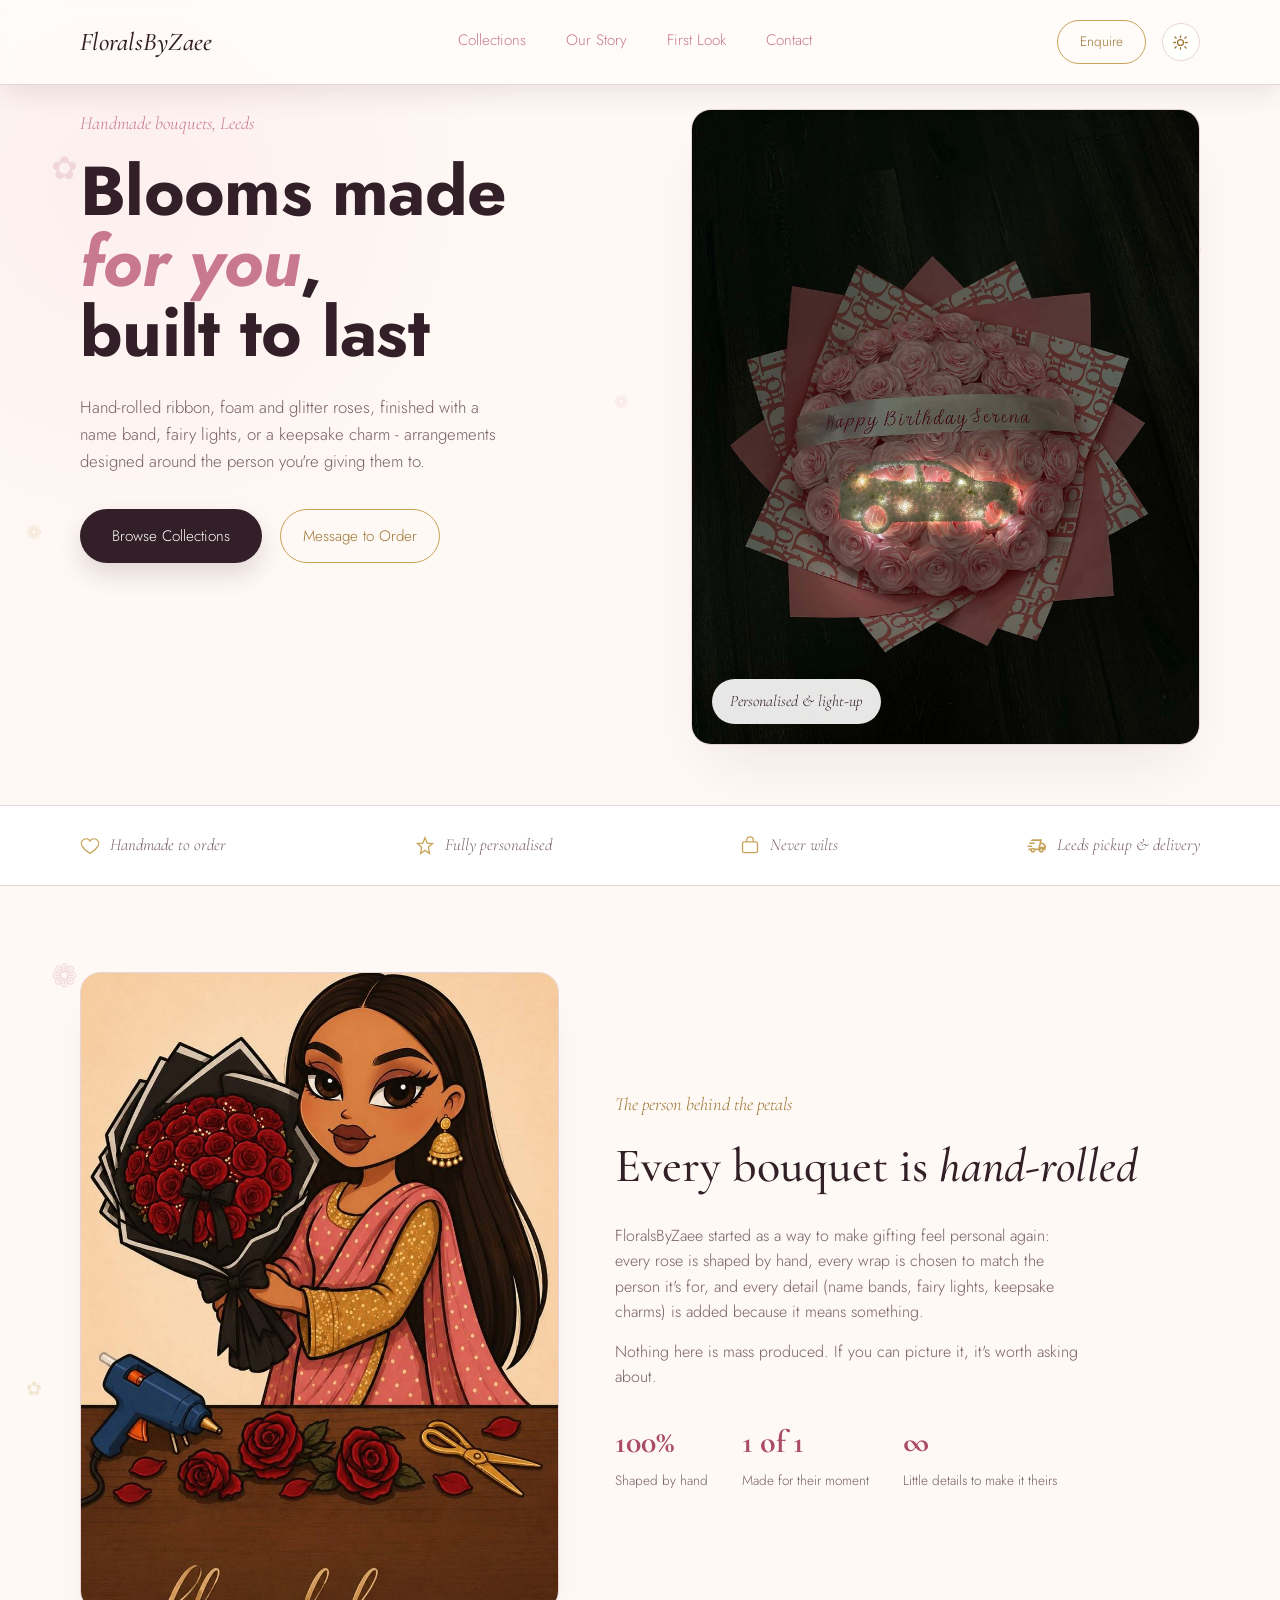
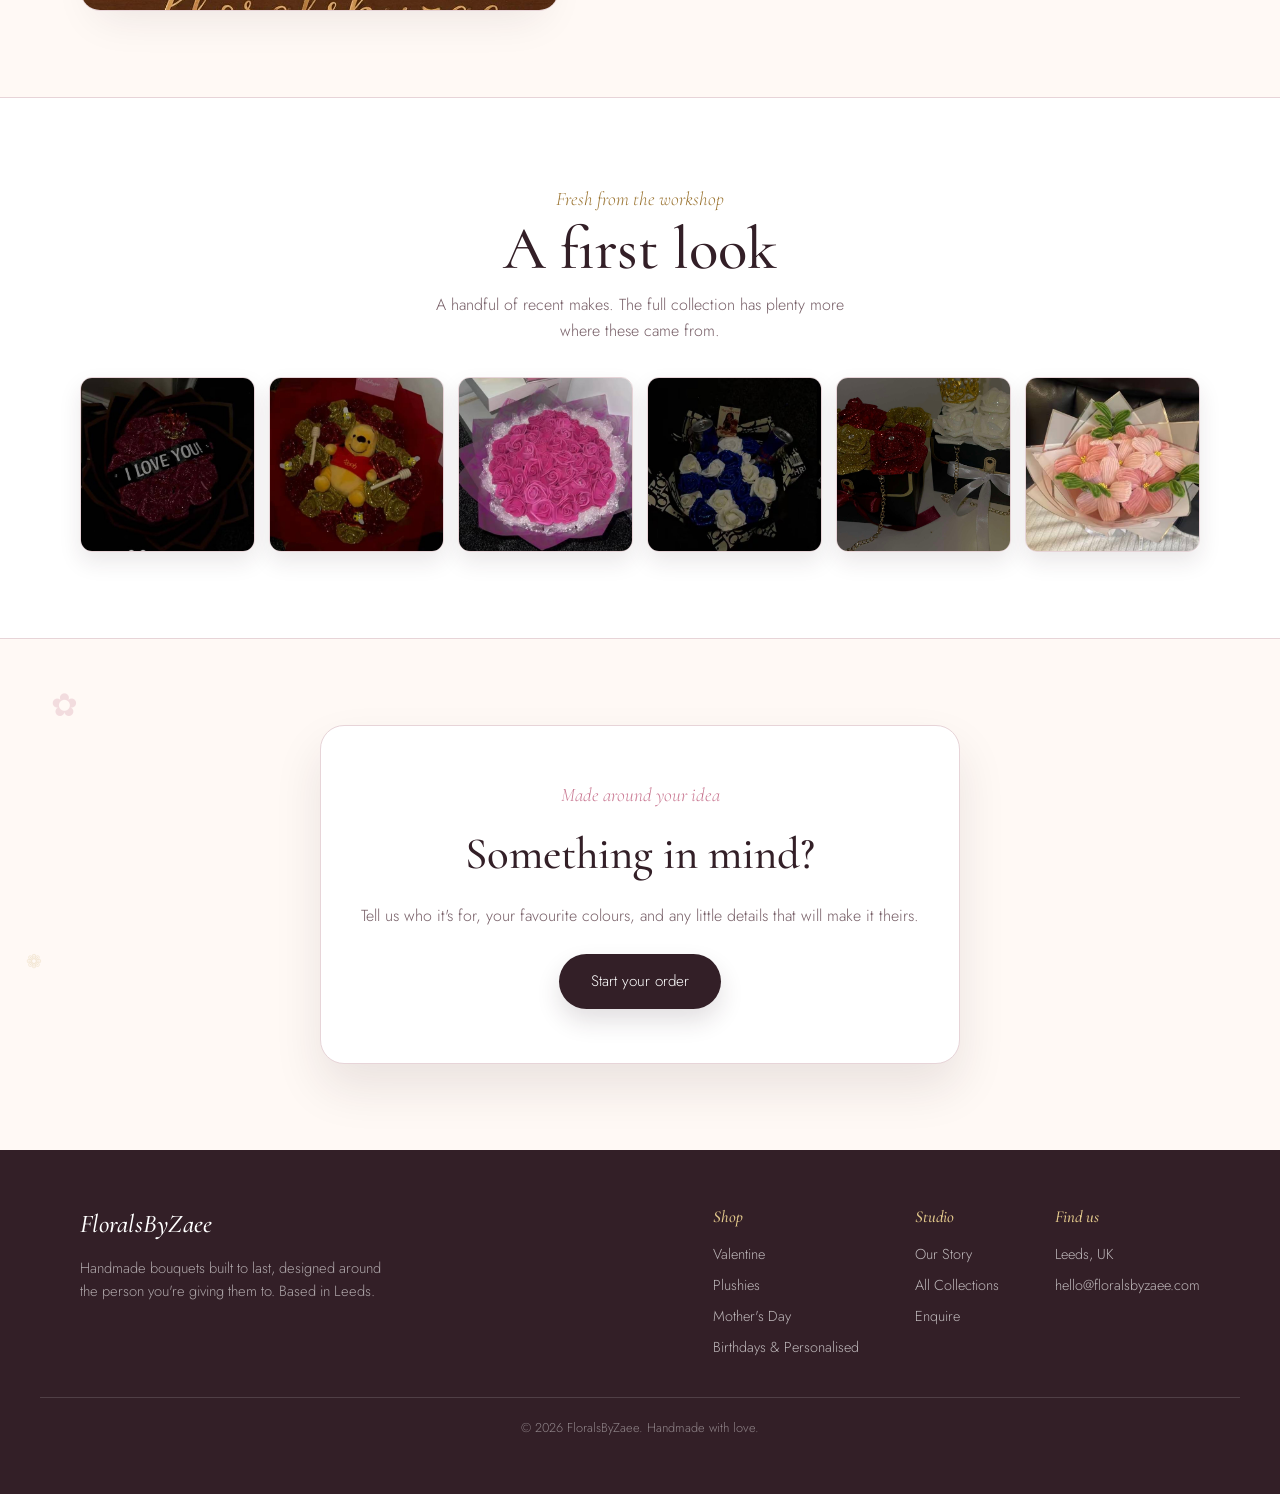
==== index.html @ f15deefa "Fixed some SVGs" ====
<!DOCTYPE html>
<html lang="en">
<head>
    <meta charset="UTF-8">
    <meta name="viewport" content="width=device-width, initial-scale=1.0">
    <title>FloralsByZaee | Handmade Bouquets, Leeds</title>
    <meta name="description" content="Handmade ribbon and foam-rose bouquets, plushie arrangements and personalised light-up gifts, made to order in Leeds.">
    <link rel="stylesheet" href="style.css">
    <link rel="preconnect" href="https://fonts.gstatic.com" crossorigin>
    <link href="https://fonts.googleapis.com/css2?family=Cormorant:ital,wght@0,400;0,500;1,400;1,500&family=Jost:wght@300;400;500&display=swap" rel="stylesheet">
    <link rel="preconnect" href="https://fonts.googleapis.com">
    <script>
      (function () {
        try {
          if (localStorage.getItem("fbz-theme") === "dark") {
            document.documentElement.setAttribute("data-theme", "dark");
          }
        } catch (e) {}
      })();
    </script>
</head>
<body>
    <nav>
        <div class="navigation-container">
            <a href="index.html" class="hero-title">FloralsByZaee</a>
            <div class="navLinks">
                <a href="collection.html">Collections</a>
                <a href="#about">Our Story</a>
                <a href="#peek">First Look</a>
                <a href="#contact">Contact</a>
            </div>
            <div class="nav-right">
                <a href="#contact" class="nav-cta">Enquire</a>
                <button class="theme-toggle" type="button" aria-label="Toggle dark mode">
                    <svg class="icon-sun" viewBox="0 0 24 24" fill="none" stroke="currentColor" stroke-width="1.8" stroke-linecap="round" aria-hidden="true"><circle cx="12" cy="12" r="4.2"/><path d="M12 2.5v2.4M12 19.1v2.4M4.2 4.2l1.7 1.7M18.1 18.1l1.7 1.7M2.5 12h2.4M19.1 12h2.4M4.2 19.8l1.7-1.7M18.1 5.9l1.7-1.7"/></svg>
                    <svg class="icon-moon" viewBox="0 0 24 24" fill="currentColor" aria-hidden="true"><path d="M20.5 14.4a8.5 8.5 0 1 1-9.9-11.9 0.6 0.6 0 0 1 0.7 0.8 7 7 0 0 0 9.1 9.1 0.6 0.6 0 0 1 0.8 0.7 8.6 8.6 0 0 1-0.7 1.3z"/></svg>
                </button>
            </div>
        </div>
    </nav>

<header class="hero">
  <div class="petal-field" aria-hidden="true">
    <span class="petal">✿</span>
    <span class="petal gold">❁</span>
    <span class="petal">✿</span>
    <span class="petal gold">✦</span>
    <span class="petal">❁</span>
    <span class="petal gold">✿</span>
  </div>
  <div class="wrap">
    <div class="hero-copy">
      <span class="kicker">Handmade bouquets, Leeds</span>
      <h1>Blooms made<br><em>for you</em>,<br>built to last</h1>
      <p>Hand-rolled ribbon, foam and glitter roses, finished with a name band, fairy lights, or a keepsake charm - arrangements designed around the person you're giving them to.</p>
      <div class="btnrow">
        <a href="collection.html" class="btn-primary">Browse Collections</a>
        <a href="#contact" class="btn-ghost">Message to Order</a>
      </div>
    </div>
    <div class="hero-art">
        <img src="images/pinkBirthdayFlowersCloseZaee.jpg" alt="A close-up of a pink bouquet of flowers with a birthday congratulations.">
        <span class="hero-tag">Personalised &amp; light-up</span>
        <span class="hero-badge">Made<br>to order</span>
    </div>
  </div>
</header>

<section class="trust-strip">
  <div class="wrap">
    <div class="trust-item">
      <svg viewBox="0 0 24 24" fill="none" stroke="currentColor" stroke-width="1.6"><path d="M12 21s-7-4.4-9.5-9A5.5 5.5 0 0 1 12 6a5.5 5.5 0 0 1 9.5 6c-2.5 4.6-9.5 9-9.5 9z"/></svg>
      <span>Handmade to order</span>
    </div>
    <div class="trust-item">
      <svg viewBox="0 0 24 24" fill="none" stroke="currentColor" stroke-width="1.6"><path d="M12 2l2.6 6.6L21 9l-5 4.4L17.4 21 12 17.3 6.6 21 8 13.4 3 9l6.4-.4z"/></svg>
      <span>Fully personalised</span>
    </div>
    <div class="trust-item">
      <svg viewBox="0 0 24 24" fill="none" stroke="currentColor" stroke-width="1.6"><rect x="3" y="7" width="18" height="13" rx="2"/><path d="M8 7V5a4 4 0 0 1 8 0v2"/></svg>
      <span>Never wilts</span>
    </div>
    <div class="trust-item">
      <svg viewBox="0 -960 960 960" fill="currentColor"><path d="M195-195q-35-35-35-85H60l18-80h113q17-19 40-29.5t49-10.5q26 0 49 10.5t40 29.5h167l84-360H182l4-17q6-28 27.5-45.5T264-800h456l-37 160h117l120 160-40 200h-80q0 50-35 85t-85 35q-50 0-85-35t-35-85H400q0 50-35 85t-85 35q-50 0-85-35Zm442-245h193l4-21-74-99h-95l-28 120Zm-19-273 2-7-84 360 2-7 34-146 46-200ZM20-427l20-80h220l-20 80H20Zm80-146 20-80h260l-20 80H100Zm180 333q17 0 28.5-11.5T320-280q0-17-11.5-28.5T280-320q-17 0-28.5 11.5T240-280q0 17 11.5 28.5T280-240Zm400 0q17 0 28.5-11.5T720-280q0-17-11.5-28.5T680-320q-17 0-28.5 11.5T640-280q0 17 11.5 28.5T680-240Z"/></svg>
      <span>Leeds pickup &amp; delivery</span>
    </div>
  </div>
</section>

<section class="story-section" id="about">
  <div class="petal-field" aria-hidden="true">
    <span class="petal">❁</span>
    <span class="petal gold">✿</span>
  </div>
  <div class="wrap">
    <div class="story-grid">
      <div class="story-art">
        <img src="images/FloralsByZaee-Logo.jpg" alt="Illustration of the FloralsByZaee florist holding a handmade bouquet">
      </div>
      <div class="story-copy">
        <span class="eyebrow">The person behind the petals</span>
        <h2>Every bouquet is <em>hand-rolled</em></h2>
        <p>FloralsByZaee started as a way to make gifting feel personal again: every rose is shaped by hand, every wrap is chosen to match the person it's for, and every detail (name bands, fairy lights, keepsake charms) is added because it means something.</p>
        <p>Nothing here is mass produced. If you can picture it, it's worth asking about.</p>
        <div class="story-stats">
          <div><strong>100%</strong><span>Shaped by hand</span></div>
          <div><strong>1 of 1</strong><span>Made for their moment</span></div>
          <div><strong>∞</strong><span>Little details to make it theirs</span></div>
        </div>
      </div>
    </div>
  </div>
</section>

<section class="peek-section" id="peek">
  <div class="wrap">
    <div class="section-heading">
      <span class="eyebrow">Fresh from the workshop</span>
      <h2>A first look</h2>
      <p>A handful of recent makes. The full collection has plenty more where these came from.</p>
    </div>
    <div class="peek-strip">
      <a href="collection.html#valentine"><img src="images/glitterRedILY_bl.jpg" alt="Red glitter I love you bouquet"></a>
      <a href="collection.html#plushies"><img src="images/plushyBear_tl.jpg" alt="Teddy bear plushie bouquet"></a>
      <a href="collection.html#mothers-day"><img src="images/artificialPink_tl.jpg" alt="Pink artificial rose bouquet"></a>
      <a href="collection.html#birthdays"><img src="images/redbull_bl.jpg" alt="Blue and white bouquet with Red Bull cans"></a>
      <a href="collection.html#valentine"><img src="images/heartbasket_tr.jpg" alt="Heart shaped basket of red roses"></a>
      <a href="collection.html#mothers-day"><img src="images/fuzzywirePink_br.jpg" alt="Pink fuzzy wire flower bouquet"></a>
    </div>
  </div>
</section>

<section class="contact-section" id="contact">
  <div class="petal-field" aria-hidden="true">
    <span class="petal">✿</span>
    <span class="petal gold">❁</span>
  </div>
  <div class="wrap">
    <div class="contact-card">
      <span class="kicker">Made around your idea</span>
      <h2>Something in mind?</h2>
      <p>Tell us who it's for, your favourite colours, and any little details that will make it theirs.</p>
      <a href="mailto:hello@floralsbyzaee.com" class="btn-primary">Start your order</a>
    </div>
  </div>
</section>

<footer class="site-footer">
  <div class="wrap">
    <div class="footer-brand">
      <a href="index.html" class="hero-title">FloralsByZaee</a>
      <p>Handmade bouquets built to last, designed around the person you're giving them to. Based in Leeds.</p>
    </div>
    <div class="footer-cols">
      <div class="footer-col">
        <h4>Shop</h4>
        <a href="shopValentine.html">Valentine</a>
        <a href="shopPlushies.html">Plushies</a>
        <a href="shopMothersDay.html">Mother's Day</a>
        <a href="shopBirthdays.html">Birthdays &amp; Personalised</a>
      </div>
      <div class="footer-col">
        <h4>Studio</h4>
        <a href="#about">Our Story</a>
        <a href="collection.html">All Collections</a>
        <a href="mailto:hello@floralsbyzaee.com">Enquire</a>
      </div>
      <div class="footer-col">
        <h4>Find us</h4>
        <span>Leeds, UK</span>
        <span>hello@floralsbyzaee.com</span>
      </div>
    </div>
  </div>
  <div class="wrap footer-bottom">&copy; <span class="year"></span> FloralsByZaee. Handmade with love.</div>
</footer>

<script src="site.js" defer></script>
</body>
</html>
---- style.css ----
/* =========================================================
   FloralsByZaee - stylesheet
   ========================================================= */
:root {
  --pink: hsl(346, 58%, 79%);
  --pink-deep: hsl(341, 43%, 63%);
  --pink-light: hsl(346, 62%, 92%);
  --pink-pale: hsl(348, 71%, 97%);

  --gold: hsl(40, 50%, 57%);
  --gold-light: hsl(42, 61%, 72%);
  --gold-dark: hsl(38, 49%, 41%);

  --cream: hsl(24, 100%, 98%);
  --white: hsl(0, 0%, 100%);
  --text: hsl(337, 18%, 20%);
  --text-soft: hsl(340, 11%, 42%);

  --border: hsl(347, 29%, 87%);
  --shadow: hsla(337, 18%, 20%, 0.1);

  --ink: hsl(337, 24%, 16%);
  --rose-ink: hsl(342, 39%, 48%);
  --surface-warm: hsl(30, 100%, 99%);
  --surface-pink: hsl(346, 57%, 95%);
  --skeleton-a: hsl(346, 45%, 91%);
  --skeleton-b: hsl(346, 55%, 97%);

  /* semantic aliases: these are what re-theme in dark mode */
  --page-bg: var(--cream);
  --surface: var(--white);
  --surface-alt: var(--surface-pink);
  --nav-bg: hsla(30, 100%, 99%, 0.84);
  --line: var(--border);
  --shadow-c: hsla(337, 24%, 16%, 0.1);
  --overlay-strong: hsla(337, 18%, 12%, 0.76);
  --overlay-soft: hsla(337, 18%, 12%, 0.55);
  --card-bg: var(--pink-light);
  --toggle-bg: hsla(0, 0%, 100%, 0.9);
  --toggle-icon: var(--gold-dark);

  /* fixed pair for solid dark buttons: independent of the --ink text-color flip,
     so button contrast never breaks when the theme changes */
  --btn-bg: var(--ink);
  --btn-text: var(--white);
  /* fixed ink for text sitting on a permanently-white chip (hero-tag, jump-tag) */
  --chip-ink: hsl(337, 24%, 16%);
}

[data-theme="dark"] {
  --page-bg: hsl(338, 26%, 9%);
  --surface: hsl(338, 22%, 13%);
  --surface-alt: hsl(338, 24%, 15%);
  --nav-bg: hsla(338, 30%, 8%, 0.86);
  --line: hsl(338, 18%, 22%);
  --shadow-c: hsla(0, 0%, 0%, 0.45);
  --text: hsl(346, 40%, 94%);
  --text-soft: hsl(345, 18%, 74%);
  --overlay-strong: hsla(338, 40%, 4%, 0.82);
  --overlay-soft: hsla(338, 40%, 4%, 0.6);
  --card-bg: hsl(338, 24%, 17%);
  --skeleton-a: hsl(338, 20%, 16%);
  --skeleton-b: hsl(338, 24%, 20%);
  --pink-pale: hsl(338, 22%, 13%);
  --toggle-bg: hsl(338, 22%, 18%);
  --toggle-icon: var(--gold-light);
  --ink: hsl(346, 40%, 94%);
  --btn-bg: hsl(342, 55%, 48%);
  --btn-text: hsl(0, 0%, 100%);
  color-scheme: dark;
}

* {
  margin: 0;
  padding: 0;
  box-sizing: border-box;
}
html {
  scroll-behavior: smooth;
}

body {
  font-family: "Jost", sans-serif;
  font-weight: 300;
  color: var(--text);
  background:
    radial-gradient(circle at 10% 6%, hsla(346, 62%, 92%, 0.35), transparent 26rem),
    var(--page-bg);
  line-height: 1.6;
  -webkit-font-smoothing: antialiased;
  transition: background-color 0.35s ease, color 0.35s ease;
  position: relative;
  overflow-x: hidden;
}
[data-theme="dark"] body {
  background:
    radial-gradient(circle at 10% 6%, hsla(341, 43%, 30%, 0.28), transparent 26rem),
    var(--page-bg);
}

a { text-decoration: none; }
nav a { color: var(--pink-deep); }

.wrap, .navigation-container {
  max-width: 1200px;
  margin: 0 auto;
  padding: 0 40px;
}

/* ---------- decorative petal field ---------- */
.petal-field {
  position: absolute;
  inset: 0;
  overflow: hidden;
  pointer-events: none;
  z-index: 0;
}
.petal {
  position: absolute;
  font-size: 1.6rem;
  color: var(--pink-deep);
  opacity: 0.22;
  filter: blur(0.2px);
  animation: petal-float 9s ease-in-out infinite;
}
.petal.gold { color: var(--gold); }
.petal:nth-child(1) { top: 8%; left: 4%; animation-delay: 0s; font-size: 2rem; }
.petal:nth-child(2) { top: 60%; left: 2%; animation-delay: 1.4s; font-size: 1.2rem; }
.petal:nth-child(3) { top: 20%; left: 92%; animation-delay: 2.1s; font-size: 1.8rem; }
.petal:nth-child(4) { top: 75%; left: 90%; animation-delay: 0.6s; font-size: 1.3rem; }
.petal:nth-child(5) { top: 42%; left: 48%; animation-delay: 3s; font-size: 1.1rem; opacity: 0.14; }
.petal:nth-child(6) { top: 6%; left: 60%; animation-delay: 1.9s; font-size: 1.4rem; }
@keyframes petal-float {
  0%, 100% { transform: translateY(0) rotate(0deg); }
  50% { transform: translateY(-18px) rotate(12deg); }
}

/* --- Navigation Bar --- */
nav {
  position: sticky;
  top: 0;
  z-index: 50;
  background: var(--nav-bg);
  backdrop-filter: blur(8px);
  border-bottom: 1px solid var(--line);
  box-shadow: 0 8px 28px var(--shadow-c);
}
nav .navigation-container,
nav .wrap {
  display: flex;
  align-items: center;
  justify-content: space-between;
  height: 84px;
  gap: 18px;
}
.hero-title {
  color: var(--ink);
  font-family: "Cormorant", serif;
  font-style: italic;
  font-weight: 500;
  font-size: 1.6rem;
  letter-spacing: 0.01em;
  white-space: nowrap;
}
.hero-title:hover { color: var(--gold); }

.nav-right {
  display: flex;
  align-items: center;
  gap: 16px;
}

.navLinks, .navlinks {
  display: flex;
  gap: 40px;
  font-size: 0.95rem;
}
.navLinks a, .navlinks a {
  position: relative;
  padding-bottom: 4px;
  transition: color 0.25s ease;
  color: var(--pink-deep);
}
.navLinks a:hover, .navlinks a:hover { color: var(--pink-deep); }
.navLinks a::after, .navlinks a::after {
  content: "";
  position: absolute;
  left: 0; right: 0; bottom: 0;
  height: 1px;
  background: var(--gold);
  transform: scaleX(0);
  transform-origin: left;
  transition: transform 0.3s ease;
}
.navLinks a:hover::after, .navlinks a:hover::after { transform: scaleX(1); }

.nav-cta {
  border: 1px solid var(--gold);
  padding: 9px 22px;
  border-radius: 999px;
  font-size: 0.85rem;
  color: var(--gold-dark);
  transition: all 0.25s ease;
  min-height: 44px;
  display: inline-flex;
  align-items: center;
  justify-content: center;
  white-space: nowrap;
}
[data-theme="dark"] .nav-cta { color: var(--gold-light); }
.nav-cta:hover { background: var(--gold); color: var(--white); }

@media (max-width: 780px) {
  .navLinks, .navlinks { display: none; }
}

/* --- theme toggle --- */
.theme-toggle {
  position: relative;
  width: 38px;
  height: 38px;
  border-radius: 50%;
  border: 1px solid var(--line);
  background: var(--toggle-bg);
  display: inline-flex;
  align-items: center;
  justify-content: center;
  cursor: pointer;
  color: var(--toggle-icon);
  flex-shrink: 0;
  transition: background 0.3s ease, border-color 0.3s ease, transform 0.25s ease;
}
.theme-toggle:hover { transform: rotate(14deg); }
.theme-toggle svg { width: 17px; height: 17px; }
.theme-toggle .icon-moon { display: none; }
[data-theme="dark"] .theme-toggle .icon-sun { display: none; }
[data-theme="dark"] .theme-toggle .icon-moon { display: block; }

/* ---------- hero ---------- */
.hero {
  position: relative;
  overflow: hidden;
  padding: 24px 0 60px;
}
.hero .wrap {
  position: relative;
  z-index: 1;
  display: grid;
  grid-template-columns: 1.05fr 0.95fr;
  align-items: start;
  gap: 48px;
}
.hero-copy .kicker {
  color: var(--pink-deep);
  font-family: "Cormorant", serif;
  font-style: italic;
  font-size: 1.15rem;
  margin-bottom: 18px;
  display: block;
}
.hero-copy h1 {
  font-size: clamp(2.6rem, 5.4vw, 4.6rem);
  line-height: 1.02;
  letter-spacing: -0.01em;
  color: var(--ink);
}
.hero-copy h1 em { font-style: italic; color: var(--pink-deep); }
.hero-copy p {
  max-width: 44ch;
  margin: 26px 0 34px;
  color: var(--text-soft);
  font-size: 1.05rem;
}
.btnrow { display: flex; gap: 18px; flex-wrap: wrap; }
.btn-primary {
  background: var(--btn-bg);
  color: var(--btn-text);
  padding: 15px 32px;
  border-radius: 999px;
  font-size: 0.95rem;
  display: inline-flex;
  align-items: center;
  justify-content: center;
  min-height: 44px;
  box-shadow: 0 12px 24px hsla(337, 24%, 16%, 0.14);
  transition: transform 0.25s ease, background 0.25s ease, box-shadow 0.25s ease;
}
.btn-primary:hover {
  background: var(--rose-ink);
  box-shadow: 0 16px 28px hsla(342, 39%, 48%, 0.22);
  transform: translateY(-2px);
}
[data-theme="dark"] .btn-primary:hover { background: var(--gold-dark); }
.btn-ghost {
  display: inline-flex;
  align-items: center;
  justify-content: center;
  min-height: 44px;
  padding: 14px 22px;
  font-size: 0.95rem;
  border: 1px solid var(--gold);
  border-radius: 999px;
  color: var(--gold-dark);
  transition: background 0.25s ease, border-color 0.25s ease, color 0.25s ease;
}
[data-theme="dark"] .btn-ghost { color: var(--gold-light); }
.btn-ghost:hover { background: var(--pink-light); color: var(--text); border-color: var(--pink-deep); }
[data-theme="dark"] .btn-ghost:hover { background: hsla(341, 43%, 63%, 0.18); color: var(--text); }

.hero-art {
  position: relative;
  aspect-ratio: 4/5;
  border-radius: 20px;
  overflow: hidden;
  background: linear-gradient(160deg, var(--pink-light) 0%, var(--pink-pale) 100%);
  box-shadow: 0 30px 60px -20px var(--shadow-c);
  border: 1px solid var(--line);
}
.hero-art img { width: 100%; height: 100%; object-fit: cover; object-position: center 30%; }
.hero-tag {
  position: absolute;
  left: 20px; bottom: 20px;
  background: hsla(0, 0%, 100%, 0.9);
  padding: 10px 18px;
  border-radius: 999px;
  font-family: "Cormorant", serif;
  font-style: italic;
  font-size: 1rem;
  color: var(--chip-ink);
  box-shadow: 0 8px 20px var(--shadow-c);
}

@media (max-width: 900px) {
  .hero .wrap { grid-template-columns: 1fr; }
  .hero-art { order: -1; aspect-ratio: 4/3; }
}

/* ---------- strip of trust badges (index) ---------- */
.trust-strip {
  border-top: 1px solid var(--line);
  border-bottom: 1px solid var(--line);
  background: var(--surface);
  padding: 26px 0;
}
.trust-strip .wrap {
  display: flex;
  flex-wrap: wrap;
  gap: 22px;
  justify-content: space-between;
  align-items: center;
}
.trust-item {
  display: flex;
  align-items: center;
  gap: 10px;
  font-family: "Cormorant", serif;
  font-style: italic;
  font-size: 1.05rem;
  color: var(--text-soft);
}
.trust-item svg { width: 20px; height: 20px; color: var(--gold); flex-shrink: 0; }

/* ---------- generic section titles ---------- */
.section-heading {
  max-width: 600px;
  margin: 0 auto 34px;
  text-align: center;
}
.section-heading .eyebrow {
  color: var(--gold-dark);
  font-family: "Cormorant", serif;
  font-size: 1.2rem;
  font-style: italic;
}
[data-theme="dark"] .section-heading .eyebrow { color: var(--gold-light); }
.section-heading h2 {
  font-family: "Cormorant", serif;
  font-weight: 500;
  font-size: clamp(2.5rem, 5vw, 3.8rem);
  line-height: 1;
  margin: 5px 0 12px;
  color: var(--ink);
}
.section-heading p { max-width: 50ch; margin: 0 auto; color: var(--text-soft); }

/* divider vine, reused between sections */
.divider-vine { display: block; width: 100%; height: 34px; margin: 0 auto; }
.divider-vine path { fill: none; stroke: var(--gold); stroke-width: 1.2; opacity: 0.55; }

/* ---------- index: story + peek sections ---------- */
.story-section, .peek-section, .contact-section {
  padding: 86px 0;
  position: relative;
}
.story-section .wrap, .peek-section .wrap {
  position: relative;
  z-index: 1;
}
.story-grid {
  display: grid;
  grid-template-columns: 0.9fr 1.1fr;
  gap: 56px;
  align-items: center;
}
.story-art {
  position: relative;
  border-radius: 20px;
  overflow: hidden;
  aspect-ratio: 3/4;
  box-shadow: 0 22px 44px -18px var(--shadow-c);
  border: 1px solid var(--line);
}
.story-art img { width: 100%; height: 100%; object-fit: cover; }
.story-copy .eyebrow {
  color: var(--gold-dark); font-family: "Cormorant", serif; font-style: italic; font-size: 1.15rem;
}
[data-theme="dark"] .story-copy .eyebrow { color: var(--gold-light); }
.story-copy h2 {
  font-family: "Cormorant", serif; font-weight: 500;
  font-size: clamp(2.2rem, 4vw, 3rem);
  margin: 8px 0 18px;
  color: var(--ink);
}
.story-copy p { color: var(--text-soft); max-width: 52ch; margin-bottom: 14px; }
.story-stats { display: flex; gap: 34px; margin-top: 26px; flex-wrap: wrap; }
.story-stats div strong {
  display: block;
  font-family: "Cormorant", serif;
  font-size: 2rem;
  color: var(--rose-ink);
}
.story-stats div span { font-size: 0.85rem; color: var(--text-soft); }
@media (max-width: 900px) {
  .story-grid { grid-template-columns: 1fr; }
}

.peek-section { background: var(--surface); border-top: 1px solid var(--line); border-bottom: 1px solid var(--line); }
.peek-strip {
  display: grid;
  grid-template-columns: repeat(6, 1fr);
  gap: 14px;
}
.peek-strip a {
  position: relative;
  display: block;
  width: 100%;
  aspect-ratio: 1/1;
  min-width: 0;
  min-height: 0;
  border-radius: 12px;
  overflow: hidden;
  border: 1px solid var(--line);
  box-shadow: 0 10px 22px var(--shadow-c);
  transition: transform 0.3s ease;
}
.peek-strip a:hover { transform: translateY(-4px); }
.peek-strip img { display: block; width: 100%; height: 100%; object-fit: cover; }
@media (max-width: 900px) { .peek-strip { grid-template-columns: repeat(3, 1fr); } }
@media (max-width: 520px) { .peek-strip { grid-template-columns: repeat(2, 1fr); } }

.contact-section { text-align: center; }
.contact-card {
  max-width: 640px;
  margin: 0 auto;
  background: var(--surface);
  border: 1px solid var(--line);
  border-radius: 24px;
  padding: 54px 40px;
  box-shadow: 0 24px 48px var(--shadow-c);
}
.contact-card .kicker {
  color: var(--pink-deep); font-family: "Cormorant", serif; font-style: italic; font-size: 1.2rem; display: block; margin-bottom: 8px;
}
.contact-card h2 { font-family: "Cormorant", serif; font-weight: 500; font-size: clamp(2rem, 4vw, 2.8rem); color: var(--ink); margin-bottom: 12px; }
.contact-card p { color: var(--text-soft); margin-bottom: 26px; }

/* ---------- footer ---------- */
footer.site-footer {
  background: var(--ink);
  color: hsla(0, 0%, 100%, 0.78);
  padding: 54px 0 26px;
  position: relative;
  overflow: hidden;
}
[data-theme="dark"] footer.site-footer { background: hsl(338, 30%, 6%); }
footer.site-footer .wrap {
  display: flex;
  flex-wrap: wrap;
  justify-content: space-between;
  gap: 30px;
  padding-bottom: 30px;
  border-bottom: 1px solid hsla(0, 0%, 100%, 0.14);
}
footer.site-footer .wrap.footer-bottom {
  display: block;
  border-bottom: none;
}
.footer-brand { max-width: 320px; }
.footer-brand .hero-title { color: var(--white); }
.footer-brand p { margin-top: 12px; font-size: 0.92rem; color: hsla(0, 0%, 100%, 0.6); }
.footer-cols { display: flex; gap: 56px; flex-wrap: wrap; }
.footer-col h4 {
  font-family: "Cormorant", serif; font-style: italic; font-weight: 500;
  color: var(--gold-light); margin-bottom: 12px; font-size: 1.05rem;
}
.footer-col a, .footer-col span {
  display: block;
  font-size: 0.9rem;
  color: hsla(0, 0%, 100%, 0.68);
  margin-bottom: 8px;
  transition: color 0.2s ease;
}
.footer-col a:hover { color: var(--white); }
.footer-bottom {
  padding-top: 20px;
  text-align: center;
  font-size: 0.8rem;
  color: hsla(0, 0%, 100%, 0.45);
}

/* ---------- collection page ---------- */
.collection-page h1, .collection-page h2, .collection-page h3 {
  font-family: "Cormorant", serif;
  font-weight: 500;
}
.collection-hero {
  position: relative;
  overflow: hidden;
  padding: 32px 0 78px;
  text-align: center;
  background:
    linear-gradient(120deg, hsla(346, 62%, 92%, 0.5), transparent 62%),
    var(--surface);
  border-bottom: 1px solid var(--line);
}
[data-theme="dark"] .collection-hero {
  background:
    linear-gradient(120deg, hsla(341, 43%, 30%, 0.35), transparent 62%),
    var(--surface);
}
.collection-hero::after {
  content: "";
  position: absolute;
  width: 18rem; height: 18rem;
  right: -7rem; bottom: -10rem;
  border: 1px solid hsla(40, 50%, 57%, 0.35);
  border-radius: 50%;
}
.collection-hero .wrap { position: relative; z-index: 1; max-width: 760px; }
.collection-hero .kicker {
  display: block; margin-bottom: 12px;
  color: var(--pink-deep); font-family: "Cormorant", serif; font-size: 1.5rem; font-style: italic;
}
.sparkle-word {
  position: relative; display: inline-block;
  color: var(--gold-dark);
  text-shadow: 0 0 10px hsla(42, 61%, 72%, 0.55);
}
[data-theme="dark"] .sparkle-word { color: var(--gold-light); }
.sparkle-word::before, .sparkle-word::after {
  content: "✦"; position: absolute; color: var(--gold);
  font-family: sans-serif; font-size: 0.45em; font-style: normal;
  animation: sparkle-twinkle 1.8s ease-in-out infinite;
}
.sparkle-word::before { top: -0.55em; right: -0.65em; }
.sparkle-word::after { bottom: -0.2em; left: -0.7em; animation-delay: 0.8s; }
@keyframes sparkle-twinkle {
  0%, 100% { opacity: 0.3; transform: scale(0.75) rotate(0deg); }
  50% { opacity: 1; transform: scale(1.2) rotate(20deg); }
}
.collection-hero h1 { font-size: clamp(3rem, 7vw, 5.4rem); line-height: 0.98; color: var(--ink); }
.collection-hero h1 em { color: var(--pink-deep); font-style: italic; }
.collection-hero p { max-width: 52ch; margin: 24px auto 0; color: var(--text-soft); font-size: 1.05rem; }

/* quick filter chip bar */
.quick-nav {
  position: static;
  z-index: 30;
  background: var(--nav-bg);
  backdrop-filter: blur(8px);
  border-bottom: 1px solid var(--line);
  padding: 14px 0;
}
.quick-nav .wrap {
  display: flex;
  gap: 12px;
  overflow-x: auto;
  scrollbar-width: none;
  padding-bottom: 2px;
}
.quick-nav .wrap::-webkit-scrollbar { display: none; }
.chip {
  flex-shrink: 0;
  display: inline-flex;
  align-items: center;
  gap: 7px;
  padding: 9px 18px;
  border-radius: 999px;
  border: 1px solid var(--line);
  background: var(--surface);
  color: var(--text);
  font-size: 0.86rem;
  white-space: nowrap;
  transition: border-color 0.2s ease, color 0.2s ease, background 0.2s ease;
}
.chip:hover { border-color: var(--pink-deep); color: var(--rose-ink); }
.chip span.dot { width: 6px; height: 6px; border-radius: 50%; background: var(--gold); }

.collection-jump { padding: 44px 0 8px; position: relative; }
.product-grid { display: grid; grid-template-columns: repeat(3, 1fr); gap: 22px; }
.collection-jump .wrap {
  position: relative;
  display: grid;
  grid-template-columns: repeat(4, 1fr);
  gap: 24px;
  align-items: start;
}
.jump-vine {
  position: absolute; top: 44%; left: 0; right: 0; height: 70px;
  transform: translateY(-50%); z-index: 0; pointer-events: none;
}
.jump-vine path { fill: none; stroke: var(--gold-dark); stroke-width: 1.4; }
.jump-vine line { stroke: var(--gold-dark); stroke-width: 1.4; stroke-linecap: round; }
@media (max-width: 900px) { .jump-vine { display: none; } }

.collection-jump-card {
  position: relative; z-index: 1; display: block;
  aspect-ratio: 3 / 3.3; overflow: hidden;
  border-radius: 28px 28px 12px 12px;
  border: 1.5px solid var(--gold);
  background: var(--card-bg);
  box-shadow: 0 18px 36px hsla(337, 24%, 16%, 0.1);
  transition: transform 0.35s ease, box-shadow 0.35s ease;
}
.collection-jump-card:hover { transform: translateY(-6px); box-shadow: 0 24px 48px hsla(337, 24%, 16%, 0.16); }
.collection-jump-card::after {
  content: ""; position: absolute; inset: 0;
  background: linear-gradient(0deg, var(--overlay-soft), transparent 55%);
}
.collection-jump-card img {
  position: absolute; inset: 0; width: 100%; height: 100%;
  object-fit: cover; transition: transform 0.45s ease;
}
.collection-jump-card:hover img, .product-card:hover img { transform: scale(1.05); }
.jump-tag {
  position: absolute; left: 16px; bottom: 26%; z-index: 1;
  background: hsla(0, 0%, 100%, 0.94); color: var(--chip-ink);
  padding: 8px 16px; border-radius: 999px;
  font-family: "Cormorant", serif; font-style: italic; font-size: 1.1rem;
  box-shadow: 0 8px 18px var(--shadow-c);
}
.jump-count {
  position: absolute; top: 14px; right: 14px; z-index: 1;
  background: hsla(0,0%,100%,0.9); color: var(--rose-ink);
  font-size: 0.72rem; padding: 4px 10px; border-radius: 999px;
  font-family: "Jost", sans-serif;
}
@media (max-width: 900px) { .collection-jump .wrap { grid-template-columns: repeat(2, 1fr); } }
@media (max-width: 560px) {
  .collection-jump .wrap { grid-template-columns: 1fr; gap: 18px; }
  .collection-jump-card { aspect-ratio: 3 / 2.2; }
  .jump-tag { bottom: 18px; }
}

.collection-section { padding: 86px 0; position: relative; }
.collection-section-alt { background: linear-gradient(135deg, var(--surface-alt), var(--surface)); border-top: 1px solid var(--line); border-bottom: 1px solid var(--line); }
.collection-section-heading {
  max-width: none; margin: 0 0 34px; display: flex;
  align-items: flex-end; justify-content: space-between; gap: 24px; flex-wrap: wrap;
  text-align: left;
}
.collection-section-heading .eyebrow { color: var(--gold-dark); font-family: "Cormorant", serif; font-size: 1.2rem; font-style: italic; }
[data-theme="dark"] .collection-section-heading .eyebrow { color: var(--gold-light); }
.collection-section-heading h2 { font-size: clamp(2.5rem, 5vw, 3.8rem); line-height: 1; margin: 5px 0 12px; color: var(--ink); }
.collection-section-heading p { max-width: 50ch; color: var(--text-soft); }
.view-all-link {
  font-family: "Cormorant", serif; font-style: italic; font-size: 1.1rem;
  color: var(--rose-ink); white-space: nowrap; padding-bottom: 4px; border-bottom: 1px solid var(--gold);
}
.view-all-link:hover { color: var(--gold-dark); }

.product-card {
  position: relative; aspect-ratio: 4/5; overflow: hidden;
  border-radius: 16px; background: var(--card-bg);
  box-shadow: 0 18px 36px var(--shadow-c);
  transition: transform 0.35s ease, box-shadow 0.35s ease;
}
.product-card:hover { box-shadow: 0 24px 48px var(--shadow-c); transform: translateY(-6px); }
.product-card::after { content: ""; position: absolute; inset: 0; background: linear-gradient(0deg, var(--overlay-strong), transparent 58%); }
.product-card img { width: 100%; height: 100%; object-fit: cover; transition: transform 0.5s ease; }
.product-card-body { position: absolute; right: 0; bottom: 0; left: 0; z-index: 1; padding: 22px; color: var(--white); }
.product-card-body h3 { color: var(--white); font-size: 1.5rem; line-height: 1.1; text-shadow: 0 2px 14px hsla(337, 24%, 16%, 0.28); }
.product-card-body span { display: block; margin-top: 6px; color: hsla(0, 0%, 100%, 0.86); font-size: 0.86rem; }
.product-card-badge {
  position: absolute; top: 14px; left: 14px; z-index: 1;
  background: hsla(0,0%,100%,0.92); color: var(--rose-ink);
  font-size: 0.72rem; padding: 5px 12px; border-radius: 999px;
  font-family: "Cormorant", serif; font-style: italic;
}

/* behind the scenes / gallery strip */
.gallery-section { padding: 70px 0 86px; position: relative; overflow: hidden; }
.gallery-strip {
  display: grid;
  grid-template-columns: repeat(auto-fit, minmax(100px, 130px));
  justify-content: center;
  gap: 12px;
}
.gallery-strip a {
  position: relative; display: block; width: 100%; aspect-ratio: 1/1;
  min-width: 0; min-height: 0;
  border-radius: 12px; overflow: hidden;
  border: 1px solid var(--line);
  box-shadow: 0 8px 18px var(--shadow-c);
}
.gallery-strip img { display: block; width: 100%; height: 100%; object-fit: cover; transition: transform 0.4s ease; }
.gallery-strip a:hover img { transform: scale(1.08); }
@media (max-width: 560px) { .gallery-strip { grid-template-columns: repeat(auto-fit, minmax(84px, 104px)); gap: 9px; } }

/* testimonial / trust ribbon */
.ribbon-section {
  padding: 60px 0;
  text-align: center;
  background: var(--surface);
  border-top: 1px solid var(--line);
  border-bottom: 1px solid var(--line);
}
.ribbon-row {
  display: flex; justify-content: center; gap: 46px; flex-wrap: wrap;
}
.ribbon-item { max-width: 220px; }
.ribbon-item svg { width: 26px; height: 26px; color: var(--gold); margin-bottom: 10px; }
.ribbon-item h4 { font-family: "Cormorant", serif; font-style: italic; font-size: 1.1rem; color: var(--ink); margin-bottom: 4px; }
.ribbon-item p { font-size: 0.85rem; color: var(--text-soft); }

.collection-enquire {
  padding: 92px 0; text-align: center;
  background: var(--ink); color: var(--white); position: relative; overflow: hidden;
}
.collection-enquire .wrap { position: relative; z-index: 1; }
[data-theme="dark"] .collection-enquire { background: hsl(338, 30%, 6%); }
.collection-enquire .kicker { display: block; margin-bottom: 12px; color: var(--pink-deep); font-family: "Cormorant", serif; font-size: 1.5rem; font-style: italic; }
.collection-enquire h2 { color: var(--white); font-size: clamp(2.4rem, 5vw, 4rem); }
.collection-enquire p { max-width: 46ch; margin: 14px auto 28px; color: hsla(0, 0%, 100%, 0.8); }
.collection-enquire .btn-primary { background: var(--pink-deep); color: var(--white); }
.collection-enquire .btn-primary:hover { background: var(--gold); color: var(--white); }

@media (max-width: 780px) {
  .collection-page .navlinks { display: none; }
  .collection-hero { padding: 32px 0 62px; }
  .product-grid { grid-template-columns: 1fr; }
  .collection-jump-card { min-height: 120px; }
  .product-card { aspect-ratio: 4 / 4.6; }
  .collection-section-heading { flex-direction: column; align-items: flex-start; text-align: left; }
}

/* ---------- shop / single-collection pages ---------- */
.shop-hero {
  position: relative; overflow: hidden; padding: 30px 0 56px;
  background: linear-gradient(120deg, hsla(346, 62%, 92%, 0.5), transparent 62%), var(--surface);
  border-bottom: 1px solid var(--line);
}
[data-theme="dark"] .shop-hero { background: linear-gradient(120deg, hsla(341, 43%, 30%, 0.35), transparent 62%), var(--surface); }
.shop-hero .wrap { position: relative; z-index: 1; }
.breadcrumb { font-size: 0.85rem; color: var(--text-soft); margin-bottom: 14px; }
.breadcrumb a { color: var(--rose-ink); }
.shop-hero-grid { display: grid; grid-template-columns: 1.1fr 0.9fr; gap: 44px; align-items: center; }
.shop-hero h1 { font-family: "Cormorant", serif; font-weight: 500; font-size: clamp(2.6rem, 5vw, 4.2rem); color: var(--ink); line-height: 1.02; }
.shop-hero h1 em { font-style: italic; color: var(--pink-deep); }
.shop-hero p { color: var(--text-soft); max-width: 46ch; margin: 18px 0 8px; }
.shop-hero-art { position: relative; border-radius: 20px; overflow: hidden; aspect-ratio: 4/3; box-shadow: 0 22px 44px -18px var(--shadow-c); border: 1px solid var(--line); }
.shop-hero-art img { width: 100%; height: 100%; object-fit: cover; }
@media (max-width: 900px) { .shop-hero-grid { grid-template-columns: 1fr; } .shop-hero-art { order: -1; } }

.shop-toolbar {
  display: flex; justify-content: space-between; align-items: center; gap: 16px; flex-wrap: wrap;
  padding: 26px 0; border-bottom: 1px solid var(--line);
}
.shop-toolbar .count { font-size: 0.9rem; color: var(--text-soft); }
.shop-grid-section { padding: 54px 0 90px; }
.shop-grid {
  display: grid; grid-template-columns: repeat(3, 1fr); gap: 24px;
}
@media (max-width: 900px) { .shop-grid { grid-template-columns: repeat(2, 1fr); } }
@media (max-width: 560px) { .shop-grid { grid-template-columns: 1fr; } }

.shop-card {
  background: var(--surface);
  border: 1px solid var(--line);
  border-radius: 18px;
  overflow: hidden;
  box-shadow: 0 14px 30px var(--shadow-c);
  transition: transform 0.3s ease, box-shadow 0.3s ease;
  display: flex;
  flex-direction: column;
}
.shop-card:hover { transform: translateY(-6px); box-shadow: 0 22px 42px var(--shadow-c); }
.shop-card-media { position: relative; aspect-ratio: 4/5; overflow: hidden; background: var(--card-bg); }
.shop-card-media img { width: 100%; height: 100%; object-fit: cover; transition: transform 0.5s ease; }
.shop-card:hover .shop-card-media img { transform: scale(1.06); }
.shop-card-tag {
  position: absolute; top: 12px; left: 12px;
  background: hsla(0,0%,100%,0.92); color: var(--rose-ink);
  font-size: 0.7rem; padding: 5px 11px; border-radius: 999px;
  font-family: "Cormorant", serif; font-style: italic;
}
.shop-card-body { padding: 18px 20px 22px; }
.shop-card-body h3 { font-family: "Cormorant", serif; font-weight: 500; font-size: 1.35rem; color: var(--ink); }
.shop-card-body p { font-size: 0.87rem; color: var(--text-soft); margin: 6px 0 14px; }
.shop-card-cta {
  display: inline-flex; align-items: center; gap: 6px;
  font-size: 0.85rem; color: var(--rose-ink);
  border-bottom: 1px solid var(--gold); padding-bottom: 2px; width: fit-content;
}
.shop-card-cta:hover { color: var(--gold-dark); }

/* ---------- 404 ---------- */
.error-page main {
  min-height: 62vh;
  display: flex;
  align-items: center;
  justify-content: center;
  padding: 40px 0;
  position: relative;
}
.error-card {
  text-align: center;
  max-width: 560px;
  padding: 0 24px;
  position: relative;
  z-index: 1;
}
.error-code {
  font-family: "Cormorant", serif;
  font-style: italic;
  font-weight: 500;
  font-size: clamp(4.5rem, 14vw, 8rem);
  color: var(--pink-deep);
  line-height: 1;
}
.error-card h1 { font-family: "Cormorant", serif; font-weight: 500; font-size: clamp(1.8rem, 4vw, 2.6rem); color: var(--ink); margin: 6px 0 14px; }
.error-card p { color: var(--text-soft); margin-bottom: 30px; }
.error-actions { display: flex; gap: 16px; justify-content: center; flex-wrap: wrap; }

/* ---------- skeleton loading ---------- */
img.skeleton-target {
  background: linear-gradient(100deg, var(--skeleton-a) 20%, var(--skeleton-b) 40%, var(--skeleton-a) 60%);
  background-size: 200% 100%;
  animation: skeleton-shimmer 1.35s linear infinite;
  opacity: 0;
  transition: opacity 0.45s ease;
}
img.skeleton-target.is-loaded, img.skeleton-target.is-error { opacity: 1; animation: none; }
@keyframes skeleton-shimmer { to { background-position: -200% 0; } }

@media (prefers-reduced-motion: reduce) {
  html { scroll-behavior: auto; }
  *, *::before, *::after { animation-duration: 0.01ms !important; transition-duration: 0.01ms !important; }
}

@media (max-width: 780px) {
  .wrap, .navigation-container { padding-right: 22px; padding-left: 22px; }
  nav .wrap, nav .navigation-container { height: 72px; }
  .hero { padding-top: 48px; }
  .hero-copy h1, .collection-hero h1 { font-size: clamp(2.8rem, 14vw, 4.4rem); }
  .btnrow { gap: 12px; }
  .btn-primary, .btn-ghost { width: 100%; }
  .story-stats { gap: 22px; }
}
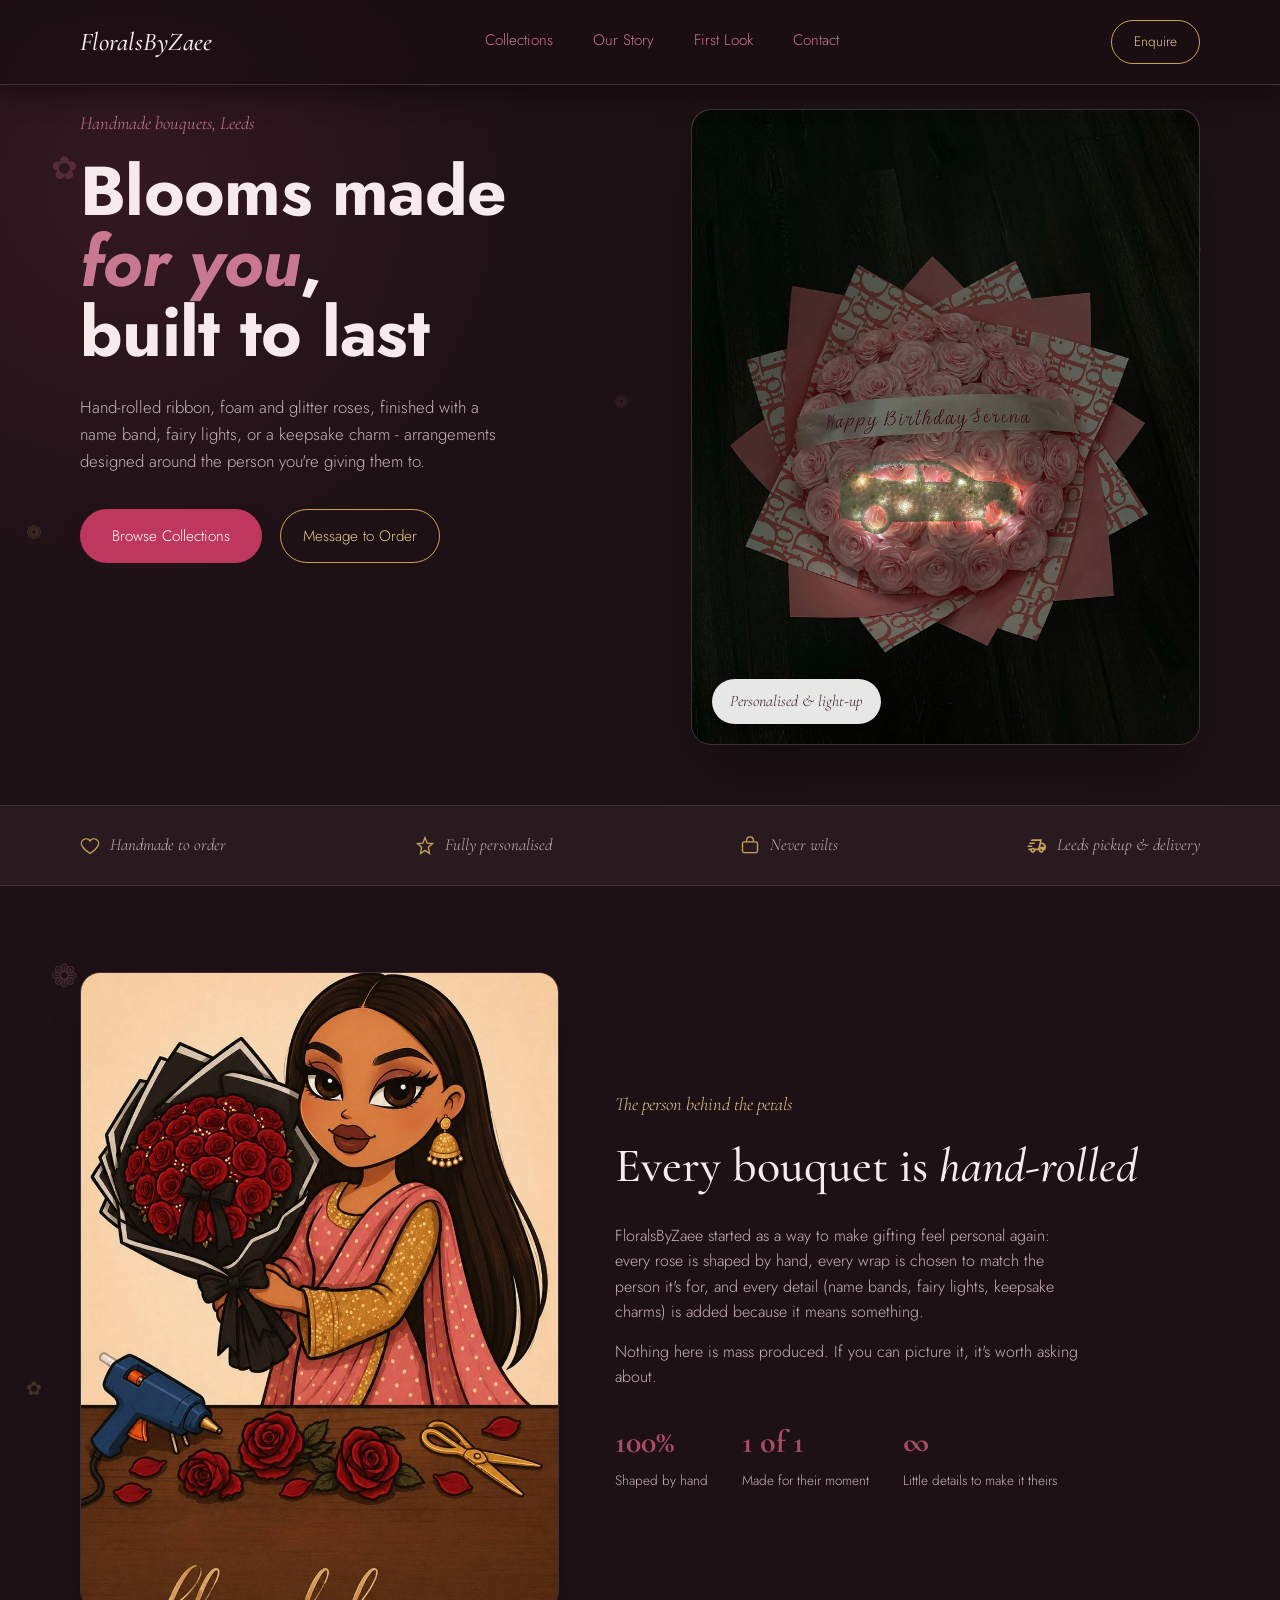
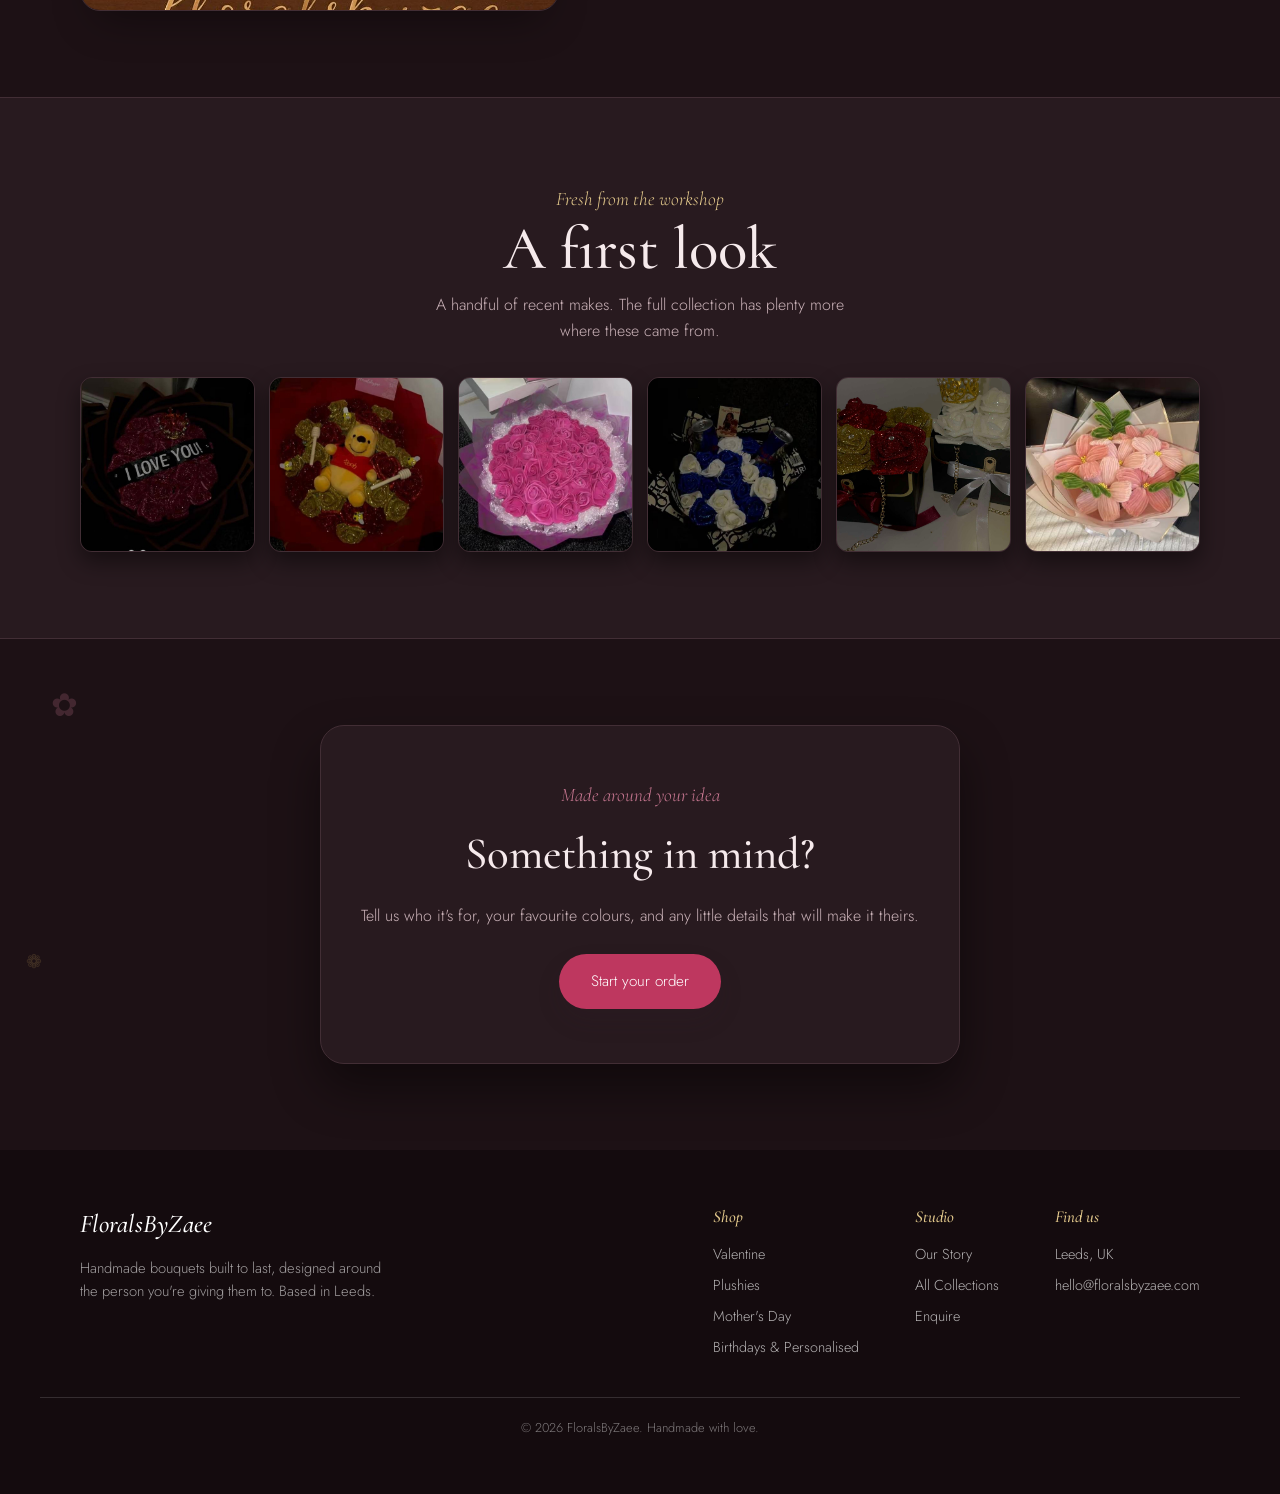
==== commit 77986d2e: "Removed light-mode as client prefered dark-mode" ====
--- a/index.html
+++ b/index.html
@@ -1,5 +1,5 @@
 <!DOCTYPE html>
-<html lang="en">
+<html lang="en" data-theme="dark">
 <head>
     <meta charset="UTF-8">
     <meta name="viewport" content="width=device-width, initial-scale=1.0">
@@ -9,15 +9,6 @@
     <link rel="preconnect" href="https://fonts.gstatic.com" crossorigin>
     <link href="https://fonts.googleapis.com/css2?family=Cormorant:ital,wght@0,400;0,500;1,400;1,500&family=Jost:wght@300;400;500&display=swap" rel="stylesheet">
     <link rel="preconnect" href="https://fonts.googleapis.com">
-    <script>
-      (function () {
-        try {
-          if (localStorage.getItem("fbz-theme") === "dark") {
-            document.documentElement.setAttribute("data-theme", "dark");
-          }
-        } catch (e) {}
-      })();
-    </script>
 </head>
 <body>
     <nav>
@@ -31,10 +22,6 @@
             </div>
             <div class="nav-right">
                 <a href="#contact" class="nav-cta">Enquire</a>
-                <button class="theme-toggle" type="button" aria-label="Toggle dark mode">
-                    <svg class="icon-sun" viewBox="0 0 24 24" fill="none" stroke="currentColor" stroke-width="1.8" stroke-linecap="round" aria-hidden="true"><circle cx="12" cy="12" r="4.2"/><path d="M12 2.5v2.4M12 19.1v2.4M4.2 4.2l1.7 1.7M18.1 18.1l1.7 1.7M2.5 12h2.4M19.1 12h2.4M4.2 19.8l1.7-1.7M18.1 5.9l1.7-1.7"/></svg>
-                    <svg class="icon-moon" viewBox="0 0 24 24" fill="currentColor" aria-hidden="true"><path d="M20.5 14.4a8.5 8.5 0 1 1-9.9-11.9 0.6 0.6 0 0 1 0.7 0.8 7 7 0 0 0 9.1 9.1 0.6 0.6 0 0 1 0.8 0.7 8.6 8.6 0 0 1-0.7 1.3z"/></svg>
-                </button>
             </div>
         </div>
     </nav>
--- a/style.css
+++ b/style.css
@@ -2,71 +2,35 @@
    FloralsByZaee - stylesheet
    ========================================================= */
 :root {
-  --pink: hsl(346, 58%, 79%);
   --pink-deep: hsl(341, 43%, 63%);
   --pink-light: hsl(346, 62%, 92%);
-  --pink-pale: hsl(348, 71%, 97%);
+  --pink-pale: hsl(338, 22%, 13%);
 
   --gold: hsl(40, 50%, 57%);
   --gold-light: hsl(42, 61%, 72%);
   --gold-dark: hsl(38, 49%, 41%);
 
-  --cream: hsl(24, 100%, 98%);
   --white: hsl(0, 0%, 100%);
-  --text: hsl(337, 18%, 20%);
-  --text-soft: hsl(340, 11%, 42%);
-
-  --border: hsl(347, 29%, 87%);
-  --shadow: hsla(337, 18%, 20%, 0.1);
-
-  --ink: hsl(337, 24%, 16%);
+  --text: hsl(346, 40%, 94%);
+  --text-soft: hsl(345, 18%, 74%);
+  --ink: hsl(346, 40%, 94%);
   --rose-ink: hsl(342, 39%, 48%);
-  --surface-warm: hsl(30, 100%, 99%);
-  --surface-pink: hsl(346, 57%, 95%);
-  --skeleton-a: hsl(346, 45%, 91%);
-  --skeleton-b: hsl(346, 55%, 97%);
-
-  /* semantic aliases: these are what re-theme in dark mode */
-  --page-bg: var(--cream);
-  --surface: var(--white);
-  --surface-alt: var(--surface-pink);
-  --nav-bg: hsla(30, 100%, 99%, 0.84);
-  --line: var(--border);
-  --shadow-c: hsla(337, 24%, 16%, 0.1);
-  --overlay-strong: hsla(337, 18%, 12%, 0.76);
-  --overlay-soft: hsla(337, 18%, 12%, 0.55);
-  --card-bg: var(--pink-light);
-  --toggle-bg: hsla(0, 0%, 100%, 0.9);
-  --toggle-icon: var(--gold-dark);
-
-  /* fixed pair for solid dark buttons: independent of the --ink text-color flip,
-     so button contrast never breaks when the theme changes */
-  --btn-bg: var(--ink);
-  --btn-text: var(--white);
-  /* fixed ink for text sitting on a permanently-white chip (hero-tag, jump-tag) */
-  --chip-ink: hsl(337, 24%, 16%);
-}
-
-[data-theme="dark"] {
+  --skeleton-a: hsl(338, 20%, 16%);
+  --skeleton-b: hsl(338, 24%, 20%);
+
   --page-bg: hsl(338, 26%, 9%);
   --surface: hsl(338, 22%, 13%);
   --surface-alt: hsl(338, 24%, 15%);
   --nav-bg: hsla(338, 30%, 8%, 0.86);
   --line: hsl(338, 18%, 22%);
   --shadow-c: hsla(0, 0%, 0%, 0.45);
-  --text: hsl(346, 40%, 94%);
-  --text-soft: hsl(345, 18%, 74%);
   --overlay-strong: hsla(338, 40%, 4%, 0.82);
   --overlay-soft: hsla(338, 40%, 4%, 0.6);
   --card-bg: hsl(338, 24%, 17%);
-  --skeleton-a: hsl(338, 20%, 16%);
-  --skeleton-b: hsl(338, 24%, 20%);
-  --pink-pale: hsl(338, 22%, 13%);
-  --toggle-bg: hsl(338, 22%, 18%);
-  --toggle-icon: var(--gold-light);
-  --ink: hsl(346, 40%, 94%);
+
   --btn-bg: hsl(342, 55%, 48%);
-  --btn-text: hsl(0, 0%, 100%);
+  --btn-text: var(--white);
+  --chip-ink: hsl(337, 24%, 16%);
   color-scheme: dark;
 }
 
@@ -213,28 +177,6 @@
 @media (max-width: 780px) {
   .navLinks, .navlinks { display: none; }
 }
-
-/* --- theme toggle --- */
-.theme-toggle {
-  position: relative;
-  width: 38px;
-  height: 38px;
-  border-radius: 50%;
-  border: 1px solid var(--line);
-  background: var(--toggle-bg);
-  display: inline-flex;
-  align-items: center;
-  justify-content: center;
-  cursor: pointer;
-  color: var(--toggle-icon);
-  flex-shrink: 0;
-  transition: background 0.3s ease, border-color 0.3s ease, transform 0.25s ease;
-}
-.theme-toggle:hover { transform: rotate(14deg); }
-.theme-toggle svg { width: 17px; height: 17px; }
-.theme-toggle .icon-moon { display: none; }
-[data-theme="dark"] .theme-toggle .icon-sun { display: none; }
-[data-theme="dark"] .theme-toggle .icon-moon { display: block; }
 
 /* ---------- hero ---------- */
 .hero {
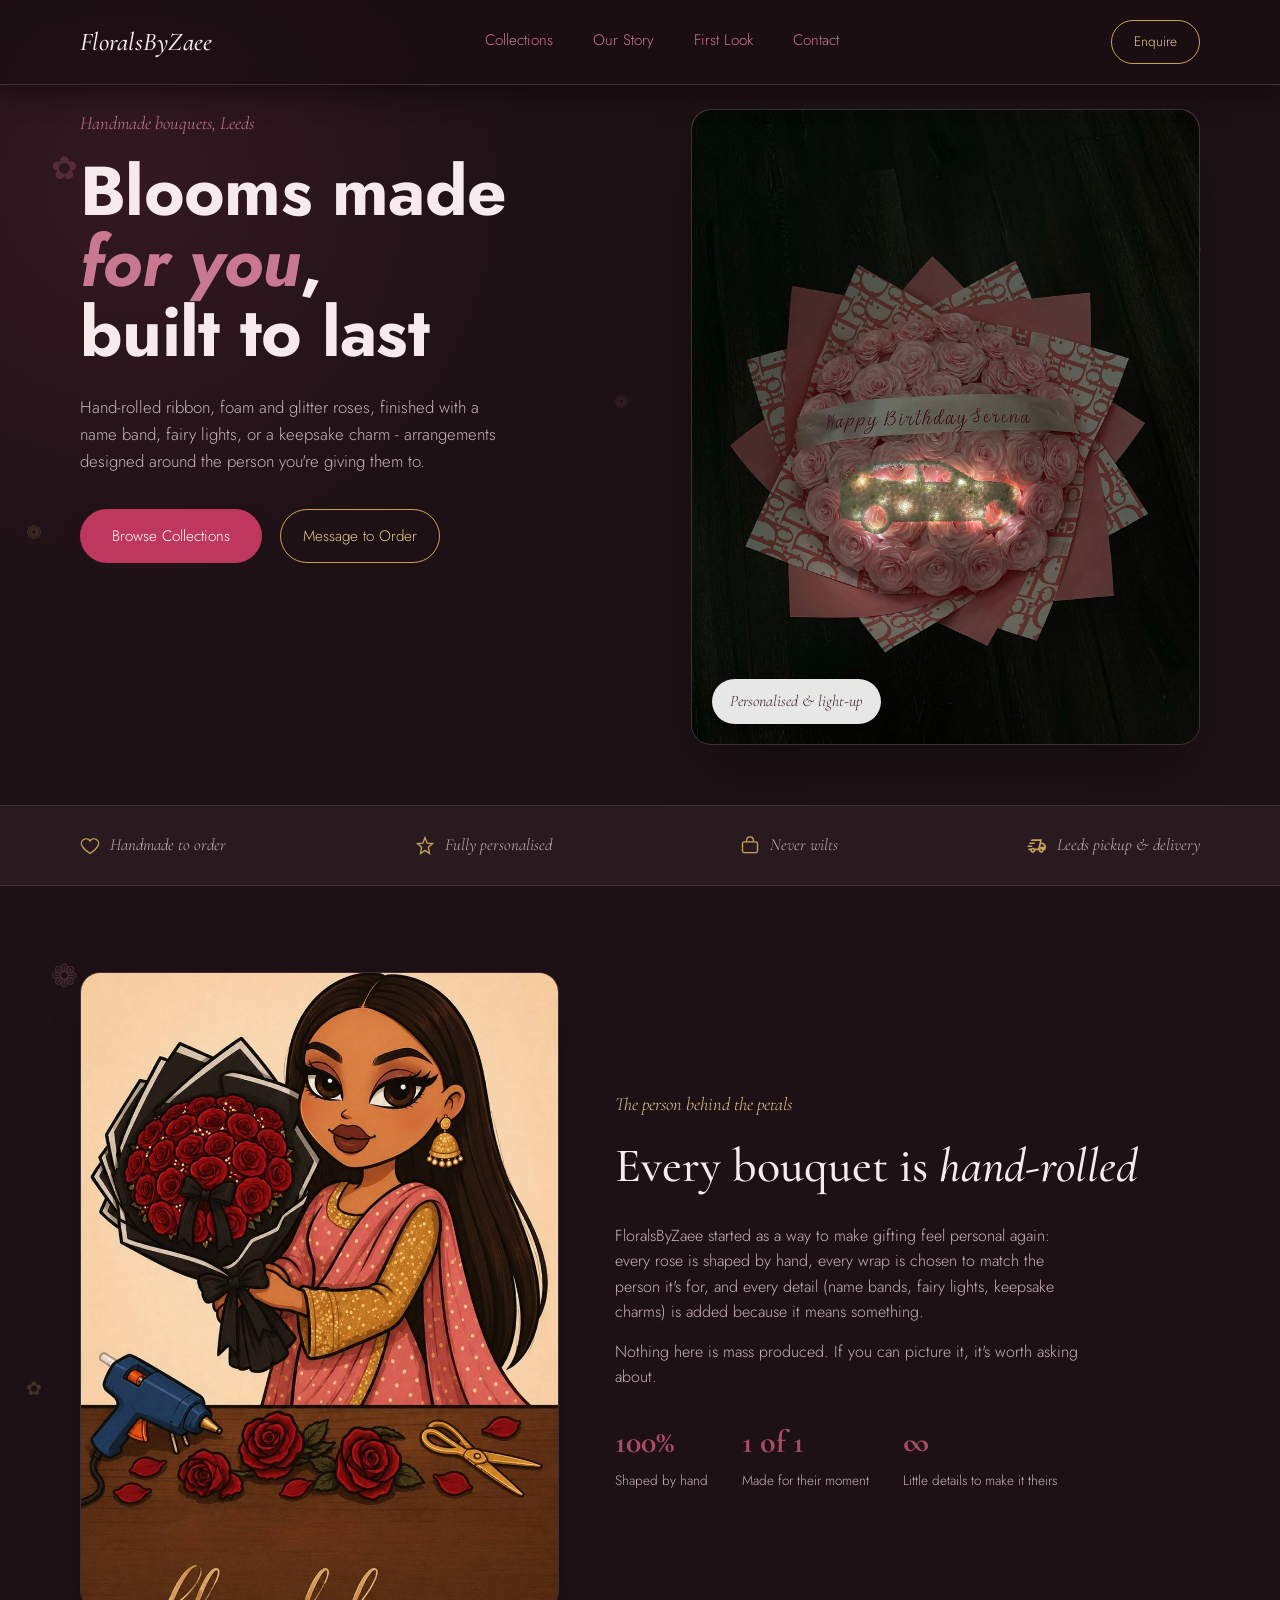
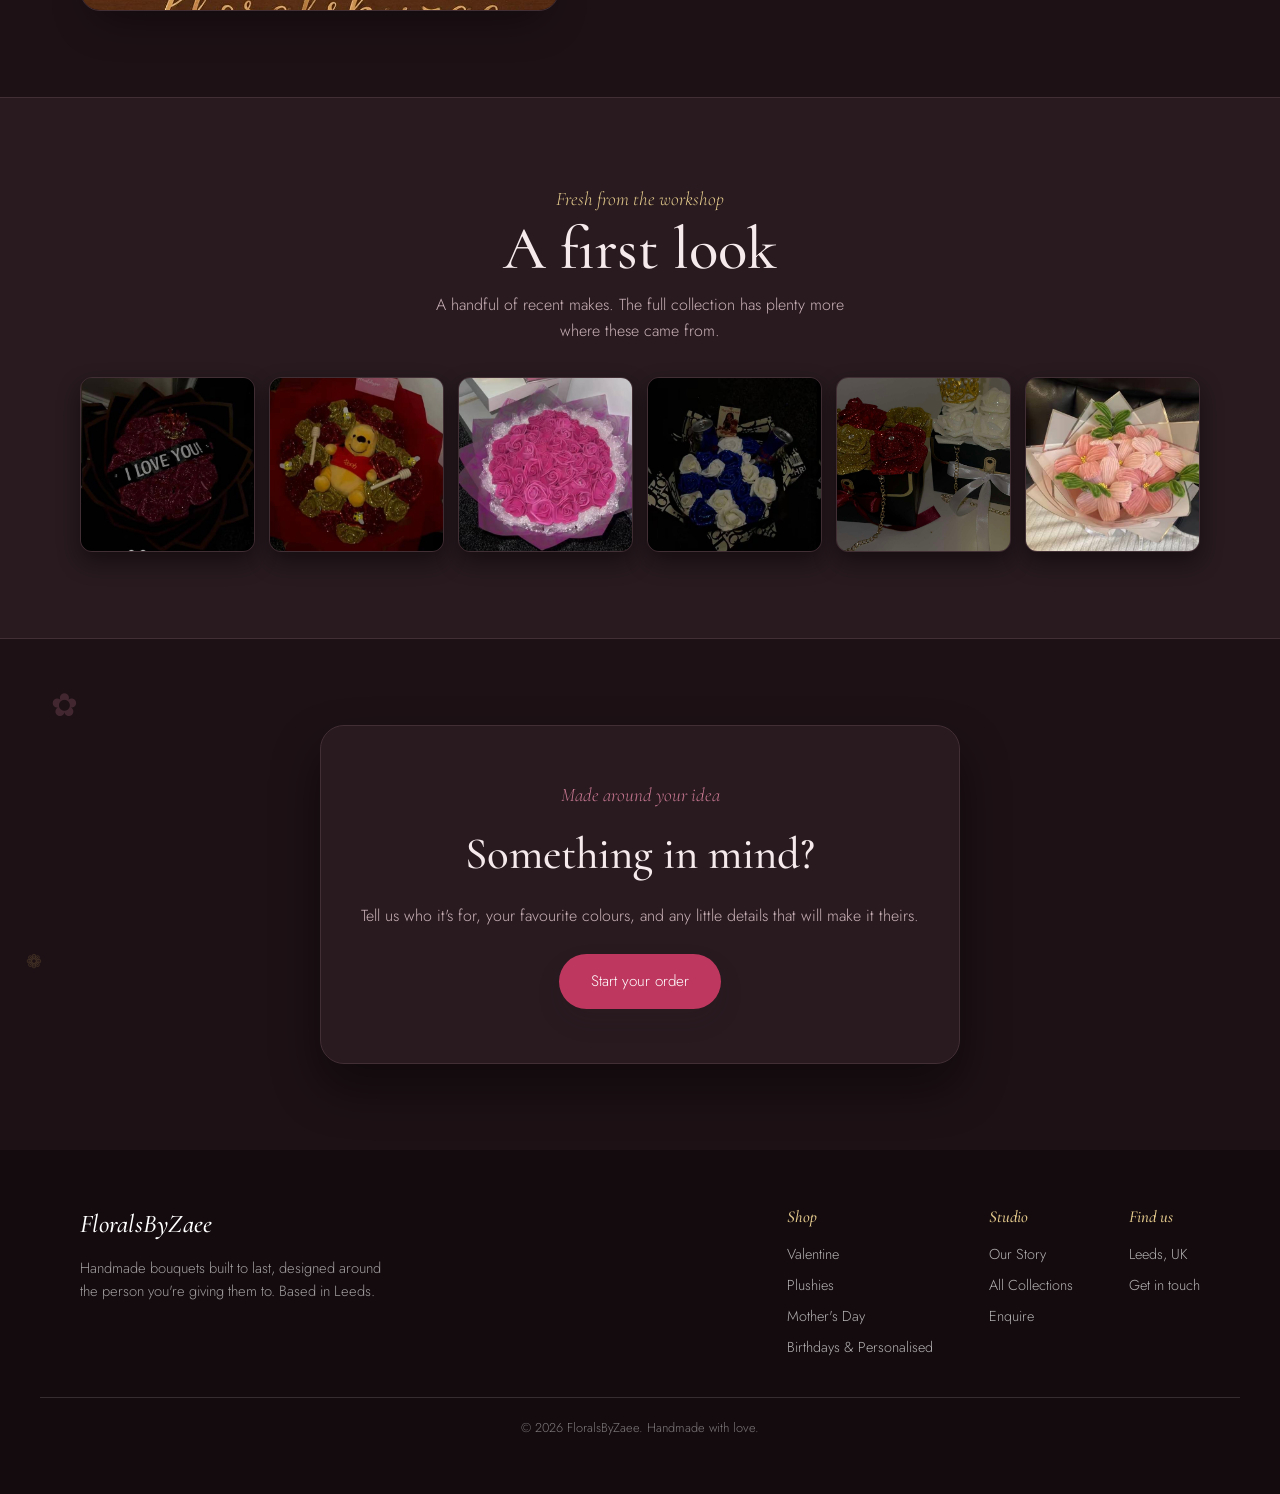
==== commit a25b42a4: "Added a proper contact page with Owners credentials" ====
--- a/index.html
+++ b/index.html
@@ -18,10 +18,10 @@
                 <a href="collection.html">Collections</a>
                 <a href="#about">Our Story</a>
                 <a href="#peek">First Look</a>
-                <a href="#contact">Contact</a>
+                <a href="contact.html">Contact</a>
             </div>
             <div class="nav-right">
-                <a href="#contact" class="nav-cta">Enquire</a>
+                <a href="contact.html" class="nav-cta">Enquire</a>
             </div>
         </div>
     </nav>
@@ -127,7 +127,7 @@
       <span class="kicker">Made around your idea</span>
       <h2>Something in mind?</h2>
       <p>Tell us who it's for, your favourite colours, and any little details that will make it theirs.</p>
-      <a href="mailto:hello@floralsbyzaee.com" class="btn-primary">Start your order</a>
+      <a href="contact.html" class="btn-primary">Start your order</a>
     </div>
   </div>
 </section>
@@ -150,12 +150,12 @@
         <h4>Studio</h4>
         <a href="#about">Our Story</a>
         <a href="collection.html">All Collections</a>
-        <a href="mailto:hello@floralsbyzaee.com">Enquire</a>
+        <a href="contact.html">Enquire</a>
       </div>
       <div class="footer-col">
         <h4>Find us</h4>
         <span>Leeds, UK</span>
-        <span>hello@floralsbyzaee.com</span>
+        <a href="contact.html">Get in touch</a>
       </div>
     </div>
   </div>
--- a/style.css
+++ b/style.css
@@ -374,6 +374,7 @@
 .story-stats div span { font-size: 0.85rem; color: var(--text-soft); }
 @media (max-width: 900px) {
   .story-grid { grid-template-columns: 1fr; }
+  .story-stats { display: none; }
 }
 
 .peek-section { background: var(--surface); border-top: 1px solid var(--line); border-bottom: 1px solid var(--line); }
@@ -756,6 +757,53 @@
 }
 .shop-card-cta:hover { color: var(--gold-dark); }
 
+/* ---------- contact page ---------- */
+.contact-intro { max-width: 640px; }
+.contact-intro h1 { font-family: "Cormorant", serif; font-weight: 500; font-size: clamp(2.6rem, 5vw, 4.2rem); color: var(--ink); line-height: 1.02; }
+.contact-intro h1 em { font-style: italic; color: var(--pink-deep); }
+.contact-intro p { color: var(--text-soft); max-width: 50ch; margin-top: 18px; }
+
+.contact-methods {
+  display: grid;
+  grid-template-columns: repeat(4, 1fr);
+  gap: 24px;
+}
+.contact-method {
+  display: flex;
+  flex-direction: column;
+  align-items: flex-start;
+  gap: 10px;
+  background: var(--surface);
+  border: 1px solid var(--line);
+  border-radius: 18px;
+  padding: 30px 26px;
+  box-shadow: 0 14px 30px var(--shadow-c);
+  transition: transform 0.3s ease, box-shadow 0.3s ease, border-color 0.3s ease;
+}
+.contact-method:hover { transform: translateY(-6px); box-shadow: 0 22px 42px var(--shadow-c); border-color: var(--gold); }
+.contact-method-icon {
+  width: 48px; height: 48px; border-radius: 50%;
+  display: flex; align-items: center; justify-content: center;
+  background: var(--card-bg); color: var(--gold);
+  flex-shrink: 0;
+}
+.contact-method-icon svg { width: 24px; height: 24px; }
+.contact-method h3 { font-family: "Cormorant", serif; font-weight: 500; font-size: 1.4rem; color: var(--ink); }
+.contact-method p { color: var(--text-soft); font-size: 0.95rem; }
+.contact-method-cta {
+  margin-top: auto;
+  font-size: 0.85rem; color: var(--rose-ink);
+  border-bottom: 1px solid var(--gold); padding-bottom: 2px; width: fit-content;
+  transition: color 0.2s ease;
+}
+.contact-method:hover .contact-method-cta { color: var(--gold-dark); }
+/* placeholder channels: not live yet, softened so they read as "coming soon" rather than broken */
+.contact-method-placeholder { opacity: 0.65; }
+.contact-method-placeholder .contact-method-cta { color: var(--text-soft); border-color: var(--line); }
+.contact-method-placeholder:hover { border-color: var(--line); transform: none; box-shadow: 0 14px 30px var(--shadow-c); }
+
+@media (max-width: 900px) { .contact-methods { grid-template-columns: 1fr; } }
+
 /* ---------- 404 ---------- */
 .error-page main {
   min-height: 62vh;
@@ -780,7 +828,7 @@
   color: var(--pink-deep);
   line-height: 1;
 }
-.error-card h1 { font-family: "Cormorant", serif; font-weight: 500; font-size: clamp(1.8rem, 4vw, 2.6rem); color: var(--ink); margin: 6px 0 14px; }
+.error-card h1 { font-family: "Cormorant", serif; font-weight: 500; font-size: clamp(1.8rem, 4vw, 2.6rem); color: var(--ink); margin: 6px 0 14px; white-space: nowrap; }
 .error-card p { color: var(--text-soft); margin-bottom: 30px; }
 .error-actions { display: flex; gap: 16px; justify-content: center; flex-wrap: wrap; }
 
@@ -808,4 +856,5 @@
   .btnrow { gap: 12px; }
   .btn-primary, .btn-ghost { width: 100%; }
   .story-stats { gap: 22px; }
-}
+  .error-card h1 { font-size: 1.35rem; }
+}
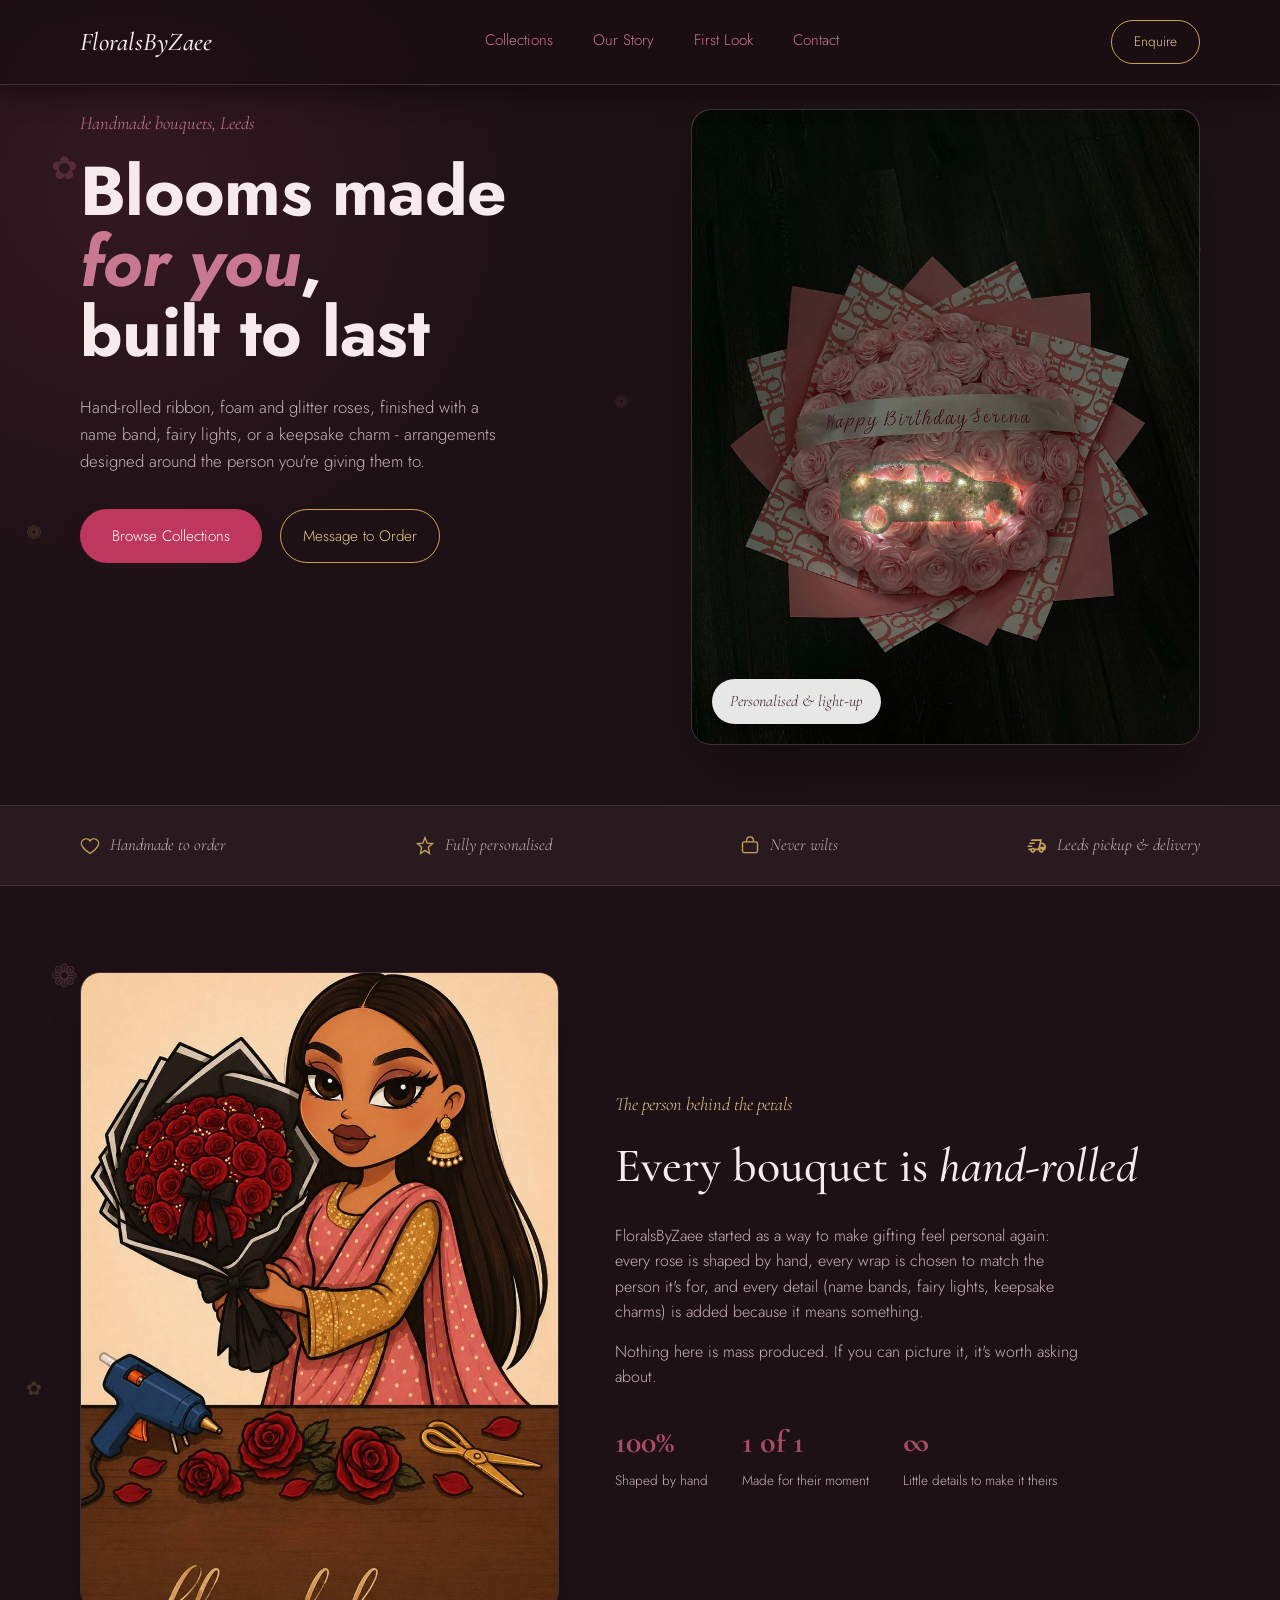
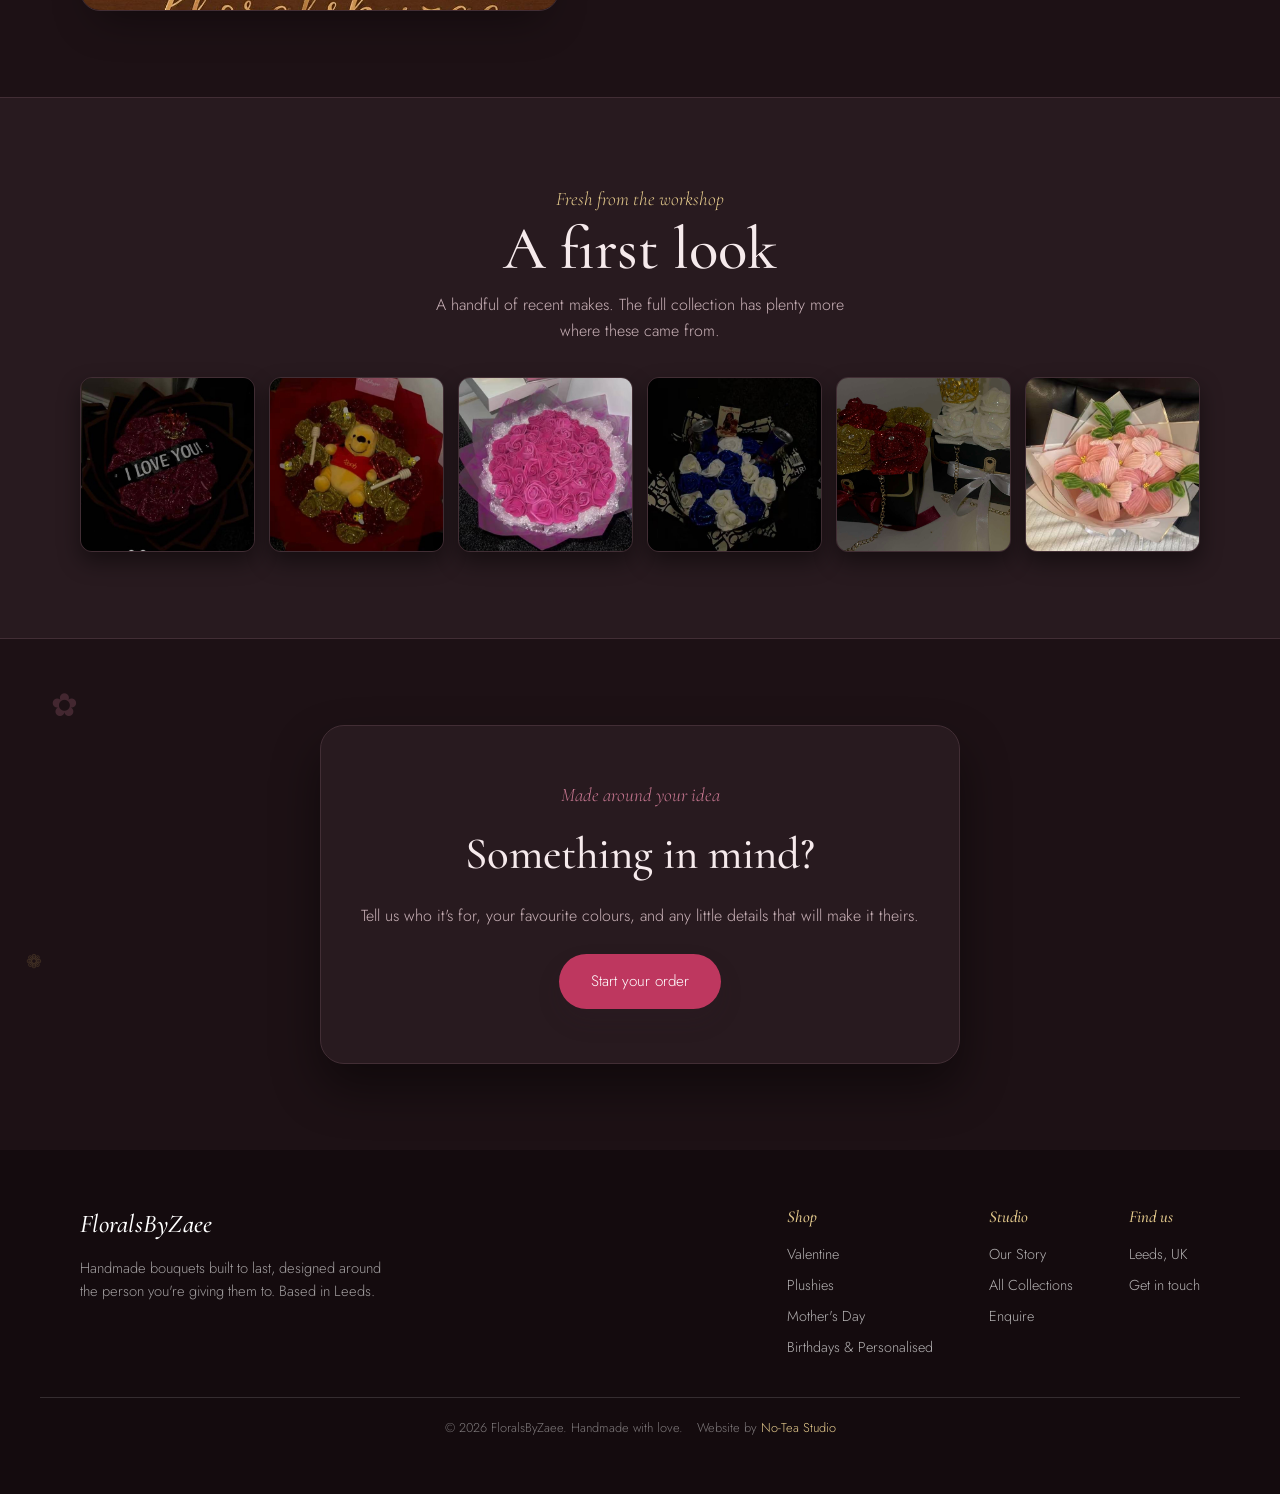
==== commit 39829e05: "Add favicons and studio footer credit" ====
--- a/index.html
+++ b/index.html
@@ -4,7 +4,18 @@
     <meta charset="UTF-8">
     <meta name="viewport" content="width=device-width, initial-scale=1.0">
     <title>FloralsByZaee | Handmade Bouquets, Leeds</title>
-    <meta name="description" content="Handmade ribbon and foam-rose bouquets, plushie arrangements and personalised light-up gifts, made to order in Leeds.">
+    <meta name="description" content="FloralsByZaee makes handmade bouquets, Valentine flowers, Mother's Day gifts and personalised arrangements in Leeds. Find beautiful flowers near you, made to order.">
+    <meta name="keywords" content="flowers near me, florals near me, florist Leeds, handmade bouquets Leeds, Valentine flowers Leeds, Mother's Day flowers Leeds, personalised bouquets">
+    <link rel="canonical" href="https://floralsbyzaee.co.uk/">
+    <meta property="og:title" content="FloralsByZaee | Handmade Flowers in Leeds">
+    <meta property="og:description" content="Handmade bouquets and personalised flower gifts for Valentine's Day, Mother's Day, birthdays, wives and girlfriends in Leeds.">
+    <meta property="og:type" content="website">
+    <meta property="og:url" content="https://floralsbyzaee.co.uk/">
+    <meta property="og:image" content="https://floralsbyzaee.co.uk/images/pinkBirthdayFlowersCloseZaee.jpg">
+    <link rel="icon" href="/favicon.ico" sizes="any">
+    <link rel="icon" type="image/png" sizes="32x32" href="/favicon-32x32.png">
+    <link rel="apple-touch-icon" href="/apple-touch-icon.png">
+    <link rel="manifest" href="/site.webmanifest">
     <link rel="stylesheet" href="style.css">
     <link rel="preconnect" href="https://fonts.gstatic.com" crossorigin>
     <link href="https://fonts.googleapis.com/css2?family=Cormorant:ital,wght@0,400;0,500;1,400;1,500&family=Jost:wght@300;400;500&display=swap" rel="stylesheet">
@@ -13,15 +24,15 @@
 <body>
     <nav>
         <div class="navigation-container">
-            <a href="index.html" class="hero-title">FloralsByZaee</a>
+            <a href="/" class="hero-title">FloralsByZaee</a>
             <div class="navLinks">
-                <a href="collection.html">Collections</a>
+                <a href="collections/">Collections</a>
                 <a href="#about">Our Story</a>
                 <a href="#peek">First Look</a>
-                <a href="contact.html">Contact</a>
+                <a href="contact/">Contact</a>
             </div>
             <div class="nav-right">
-                <a href="contact.html" class="nav-cta">Enquire</a>
+                <a href="contact/" class="nav-cta">Enquire</a>
             </div>
         </div>
     </nav>
@@ -41,12 +52,12 @@
       <h1>Blooms made<br><em>for you</em>,<br>built to last</h1>
       <p>Hand-rolled ribbon, foam and glitter roses, finished with a name band, fairy lights, or a keepsake charm - arrangements designed around the person you're giving them to.</p>
       <div class="btnrow">
-        <a href="collection.html" class="btn-primary">Browse Collections</a>
+        <a href="collections/" class="btn-primary">Browse Collections</a>
         <a href="#contact" class="btn-ghost">Message to Order</a>
       </div>
     </div>
     <div class="hero-art">
-        <img src="images/pinkBirthdayFlowersCloseZaee.jpg" alt="A close-up of a pink bouquet of flowers with a birthday congratulations.">
+        <img src="images/pinkBirthdayFlowersCloseZaee.jpg" alt="A close-up of a pink bouquet of flowers with a birthday congratulations." decoding="async" fetchpriority="high">
         <span class="hero-tag">Personalised &amp; light-up</span>
         <span class="hero-badge">Made<br>to order</span>
     </div>
@@ -82,7 +93,7 @@
   <div class="wrap">
     <div class="story-grid">
       <div class="story-art">
-        <img src="images/FloralsByZaee-Logo.jpg" alt="Illustration of the FloralsByZaee florist holding a handmade bouquet">
+        <img src="images/FloralsByZaee-Logo.jpg" alt="Illustration of the FloralsByZaee florist holding a handmade bouquet" loading="lazy" decoding="async">
       </div>
       <div class="story-copy">
         <span class="eyebrow">The person behind the petals</span>
@@ -107,12 +118,12 @@
       <p>A handful of recent makes. The full collection has plenty more where these came from.</p>
     </div>
     <div class="peek-strip">
-      <a href="collection.html#valentine"><img src="images/glitterRedILY_bl.jpg" alt="Red glitter I love you bouquet"></a>
-      <a href="collection.html#plushies"><img src="images/plushyBear_tl.jpg" alt="Teddy bear plushie bouquet"></a>
-      <a href="collection.html#mothers-day"><img src="images/artificialPink_tl.jpg" alt="Pink artificial rose bouquet"></a>
-      <a href="collection.html#birthdays"><img src="images/redbull_bl.jpg" alt="Blue and white bouquet with Red Bull cans"></a>
-      <a href="collection.html#valentine"><img src="images/heartbasket_tr.jpg" alt="Heart shaped basket of red roses"></a>
-      <a href="collection.html#mothers-day"><img src="images/fuzzywirePink_br.jpg" alt="Pink fuzzy wire flower bouquet"></a>
+      <a href="valentine/"><img src="images/glitterRedILY_bl.jpg" alt="Red glitter I love you bouquet" loading="lazy" decoding="async"></a>
+      <a href="plushies/"><img src="images/plushyBear_tl.jpg" alt="Teddy bear plushie bouquet" loading="lazy" decoding="async"></a>
+      <a href="mothers-day/"><img src="images/artificialPink_tl.jpg" alt="Pink artificial rose bouquet" loading="lazy" decoding="async"></a>
+      <a href="birthdays/"><img src="images/redbull_bl.jpg" alt="Blue and white bouquet with Red Bull cans" loading="lazy" decoding="async"></a>
+      <a href="valentine/"><img src="images/heartbasket_tr.jpg" alt="Heart shaped basket of red roses" loading="lazy" decoding="async"></a>
+      <a href="mothers-day/"><img src="images/fuzzywirePink_br.jpg" alt="Pink fuzzy wire flower bouquet" loading="lazy" decoding="async"></a>
     </div>
   </div>
 </section>
@@ -127,7 +138,7 @@
       <span class="kicker">Made around your idea</span>
       <h2>Something in mind?</h2>
       <p>Tell us who it's for, your favourite colours, and any little details that will make it theirs.</p>
-      <a href="contact.html" class="btn-primary">Start your order</a>
+      <a href="contact/" class="btn-primary">Start your order</a>
     </div>
   </div>
 </section>
@@ -135,33 +146,55 @@
 <footer class="site-footer">
   <div class="wrap">
     <div class="footer-brand">
-      <a href="index.html" class="hero-title">FloralsByZaee</a>
+      <a href="/" class="hero-title">FloralsByZaee</a>
       <p>Handmade bouquets built to last, designed around the person you're giving them to. Based in Leeds.</p>
     </div>
     <div class="footer-cols">
       <div class="footer-col">
         <h4>Shop</h4>
-        <a href="shopValentine.html">Valentine</a>
-        <a href="shopPlushies.html">Plushies</a>
-        <a href="shopMothersDay.html">Mother's Day</a>
-        <a href="shopBirthdays.html">Birthdays &amp; Personalised</a>
+        <a href="valentine/">Valentine</a>
+        <a href="plushies/">Plushies</a>
+        <a href="mothers-day/">Mother's Day</a>
+        <a href="birthdays/">Birthdays &amp; Personalised</a>
       </div>
       <div class="footer-col">
         <h4>Studio</h4>
         <a href="#about">Our Story</a>
-        <a href="collection.html">All Collections</a>
-        <a href="contact.html">Enquire</a>
+        <a href="collections/">All Collections</a>
+        <a href="contact/">Enquire</a>
       </div>
       <div class="footer-col">
         <h4>Find us</h4>
         <span>Leeds, UK</span>
-        <a href="contact.html">Get in touch</a>
-      </div>
-    </div>
-  </div>
-  <div class="wrap footer-bottom">&copy; <span class="year"></span> FloralsByZaee. Handmade with love.</div>
+        <a href="contact/">Get in touch</a>
+      </div>
+    </div>
+  </div>
+  <div class="wrap footer-bottom">&copy; <span class="year"></span> FloralsByZaee. Handmade with love. <span class="footer-credit">Website by <a href="https://noteastudio.co.uk/" target="_blank" rel="noopener noreferrer">No-Tea Studio</a></span></div>
 </footer>
 
 <script src="site.js" defer></script>
+<script type="application/ld+json">
+{
+  "@context": "https://schema.org",
+  "@type": "Florist",
+  "name": "FloralsByZaee",
+  "url": "https://floralsbyzaee.co.uk/",
+  "logo": "https://floralsbyzaee.co.uk/images/FloralsByZaee-Logo.jpg",
+  "image": "https://floralsbyzaee.co.uk/images/pinkBirthdayFlowersCloseZaee.jpg",
+  "description": "Handmade bouquets and personalised flower gifts made to order in Leeds.",
+  "telephone": "+447879649680",
+  "address": {
+    "@type": "PostalAddress",
+    "addressLocality": "Leeds",
+    "addressCountry": "GB"
+  },
+  "areaServed": "Leeds",
+  "sameAs": [
+    "https://www.tiktok.com/@floralsbyzaee_",
+    "https://www.instagram.com/floralsbyzae_/"
+  ]
+}
+</script>
 </body>
 </html>
--- a/style.css
+++ b/style.css
@@ -460,6 +460,13 @@
   font-size: 0.8rem;
   color: hsla(0, 0%, 100%, 0.45);
 }
+.footer-credit { margin-left: 10px; }
+.footer-credit a { color: var(--gold-light); }
+.footer-credit a:hover { color: var(--white); }
+
+@media (max-width: 540px) {
+  .footer-credit { display: block; margin: 8px 0 0; }
+}
 
 /* ---------- collection page ---------- */
 .collection-page h1, .collection-page h2, .collection-page h3 {
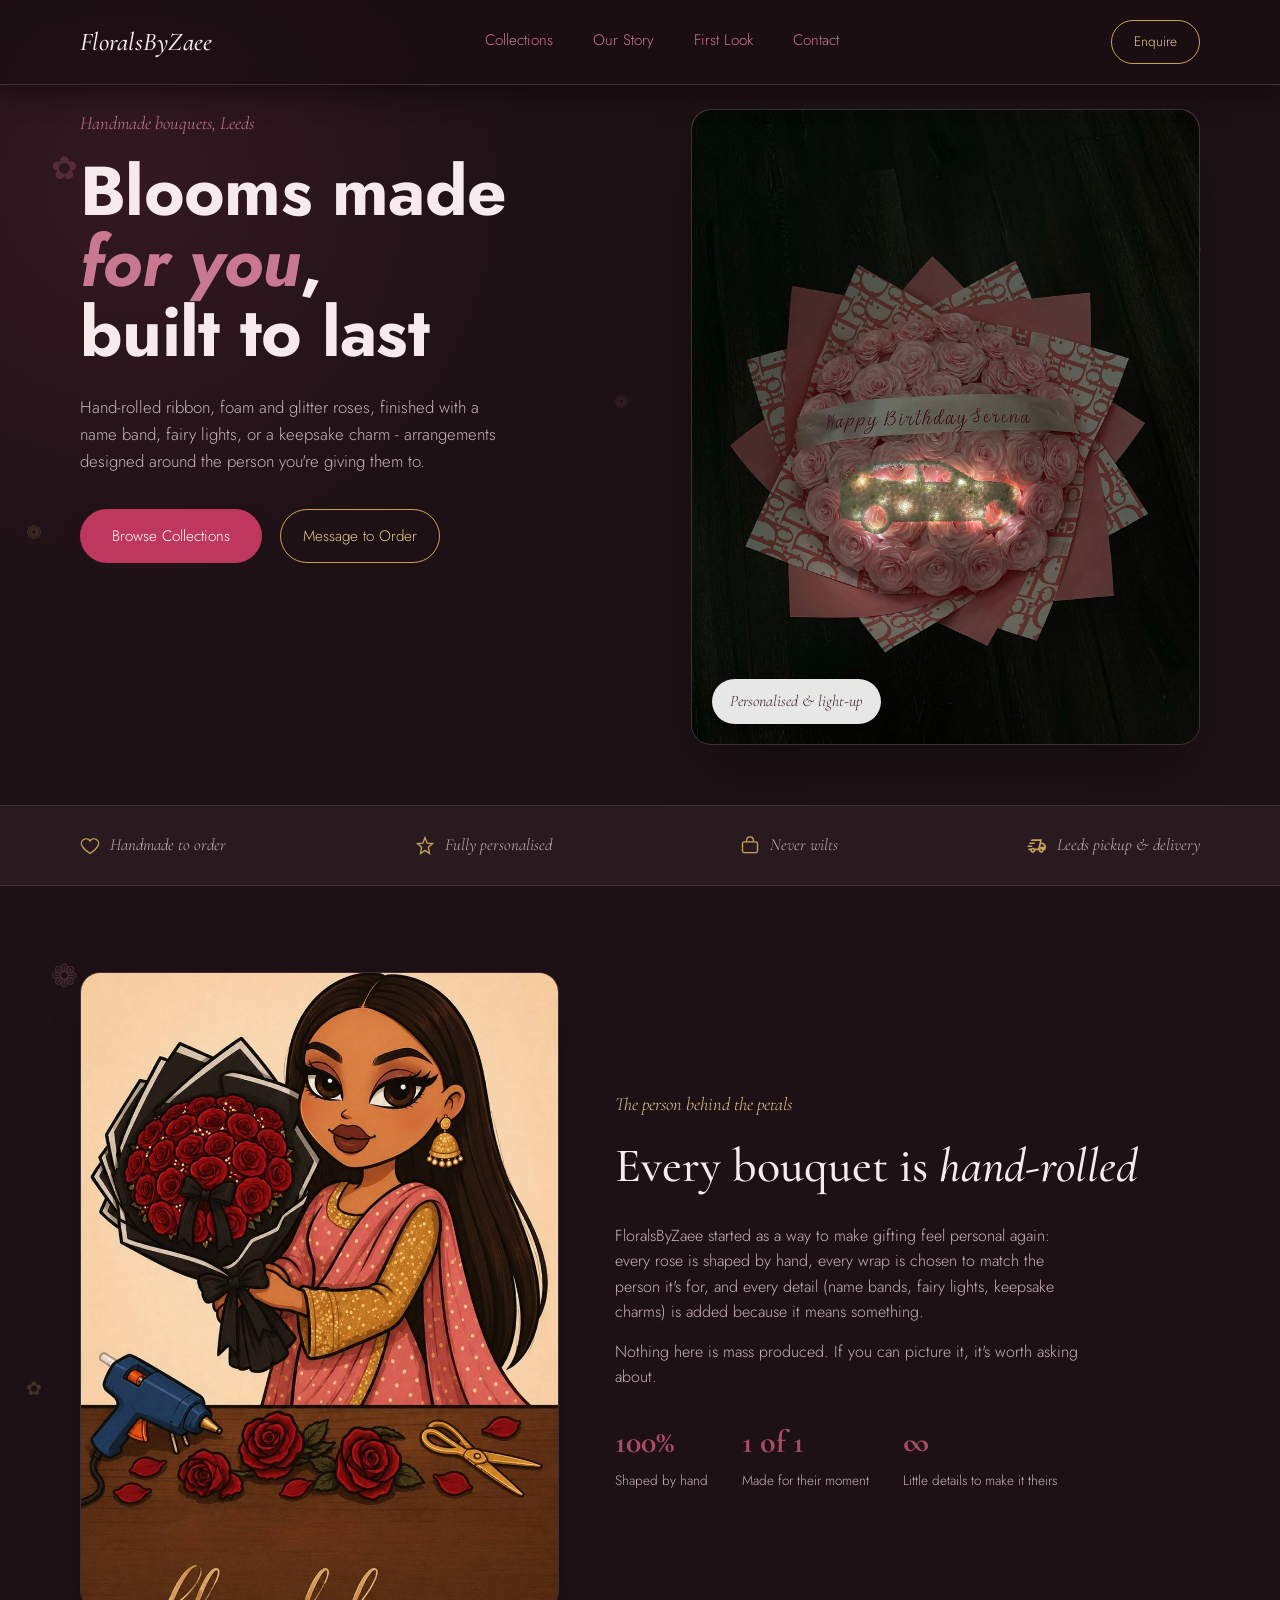
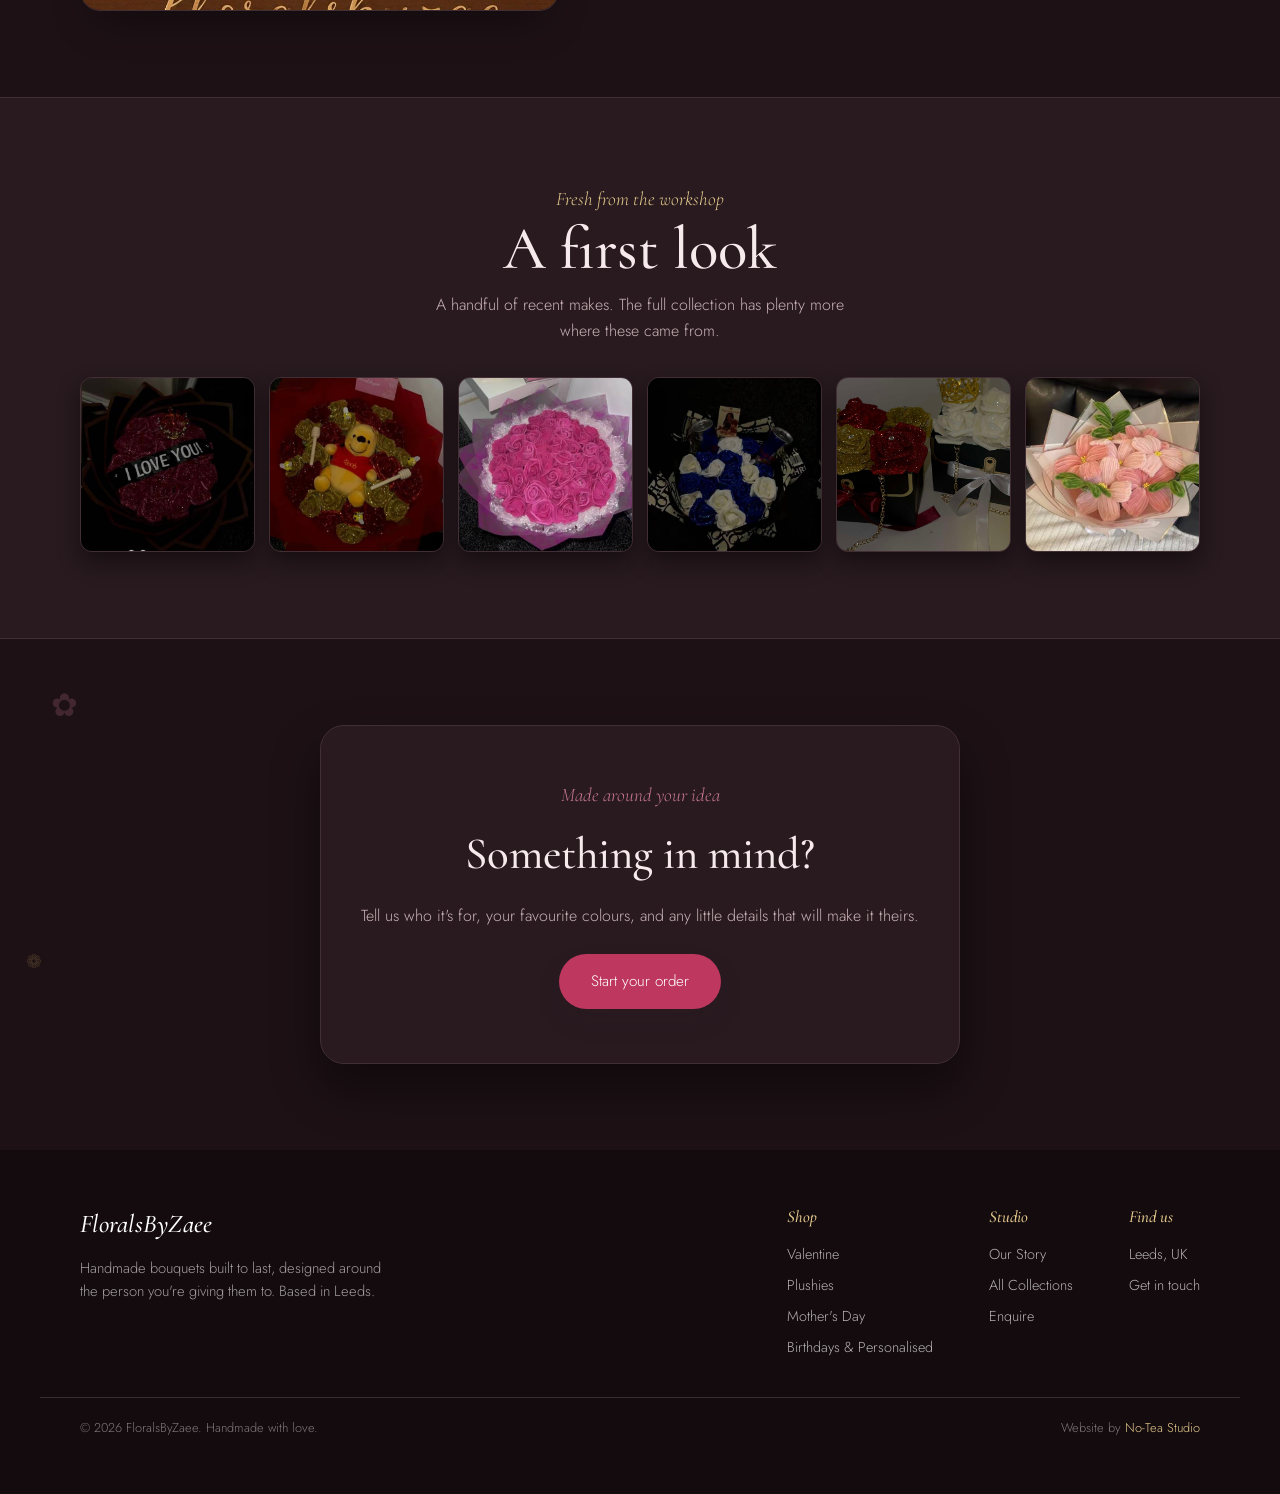
==== commit ce350325: "Fixed footer" ====
--- a/index.html
+++ b/index.html
@@ -170,7 +170,7 @@
       </div>
     </div>
   </div>
-  <div class="wrap footer-bottom">&copy; <span class="year"></span> FloralsByZaee. Handmade with love. <span class="footer-credit">Website by <a href="https://noteastudio.co.uk/" target="_blank" rel="noopener noreferrer">No-Tea Studio</a></span></div>
+  <div class="wrap footer-bottom"><span class="footer-copyright">&copy; <span class="year"></span> FloralsByZaee. Handmade with love.</span> <span class="footer-credit">Website by <a href="https://noteastudio.co.uk/" target="_blank" rel="noopener noreferrer">No-Tea Studio</a></span></div>
 </footer>
 
 <script src="site.js" defer></script>
--- a/style.css
+++ b/style.css
@@ -435,7 +435,10 @@
   border-bottom: 1px solid hsla(0, 0%, 100%, 0.14);
 }
 footer.site-footer .wrap.footer-bottom {
-  display: block;
+  display: flex;
+  align-items: center;
+  justify-content: space-between;
+  gap: 20px;
   border-bottom: none;
 }
 .footer-brand { max-width: 320px; }
@@ -456,16 +459,22 @@
 .footer-col a:hover { color: var(--white); }
 .footer-bottom {
   padding-top: 20px;
-  text-align: center;
+  text-align: left;
   font-size: 0.8rem;
   color: hsla(0, 0%, 100%, 0.45);
 }
-.footer-credit { margin-left: 10px; }
+.footer-copyright { white-space: nowrap; }
+.footer-credit { margin-left: auto; text-align: right; }
 .footer-credit a { color: var(--gold-light); }
 .footer-credit a:hover { color: var(--white); }
 
 @media (max-width: 540px) {
-  .footer-credit { display: block; margin: 8px 0 0; }
+  footer.site-footer .wrap.footer-bottom {
+    align-items: flex-start;
+    flex-direction: column;
+    gap: 8px;
+  }
+  .footer-credit { margin-left: 0; text-align: left; }
 }
 
 /* ---------- collection page ---------- */
